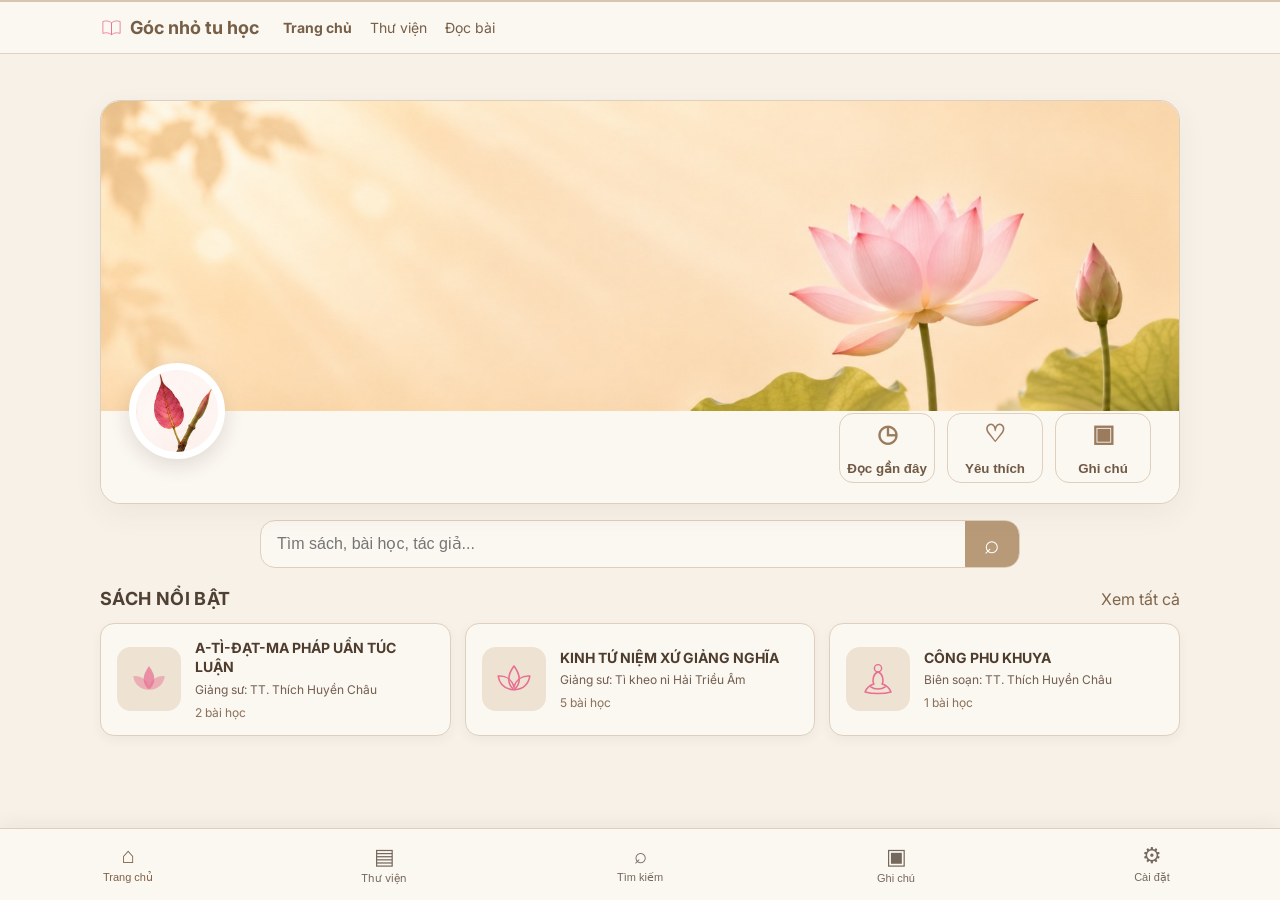
==== index.html @ c73f1060 "Add files via upload" ====
<!doctype html><html lang="vi"><head><meta charset="utf-8"><meta name="viewport" content="width=device-width,initial-scale=1"><meta http-equiv="Cache-Control" content="no-cache, no-store, must-revalidate"><title>Góc nhỏ tu học</title><link rel="stylesheet" href="style.css?v=24.2.15"><link rel="manifest" href="manifest.webmanifest?v=24.2.15"><meta name="theme-color" content="#c8b092"><meta name="apple-mobile-web-app-capable" content="yes"><meta name="apple-mobile-web-app-title" content="Góc nhỏ tu học"><link rel="apple-touch-icon" sizes="180x180" href="icon-180.png?v=24.2.15"></head><body class="theme-paper v24-app">
<header class="site-header v24-top"><nav class="nav"><a class="brand v24-brand" href="index.html?v=24.2.15"><img src="app-icon-hinh-so-1.png" alt=""> <span>Góc nhỏ tu học</span></a><div class="nav-links"><a class="active" href="index.html?v=24.2.15">Trang chủ</a><a href="library.html?v=24.2.15">Thư viện</a><a href="reader.html?v=24.2.15">Đọc bài</a></div></nav></header>
<main class="container v24-home">
<section class="v24-profile-card"><div id="homeCover" class="v24-cover"></div><div class="v24-profile-row"><div class="v24-avatar"><img src="app-icon-hinh-so-1.png" alt="Góc nhỏ tu học"></div><div class="v24-quick"><button data-v24-view="recent"><span>◷</span>Đọc gần đây</button><button data-v24-view="favorites"><span>♡</span>Yêu thích</button><button data-v24-view="notes"><span>▣</span>Ghi chú</button></div></div></section>
<section class="v24-search"><input id="v24Search" type="search" placeholder="Tìm sách, bài học, tác giả..."><button id="v24SearchBtn" aria-label="Tìm kiếm">⌕</button></section>
<section id="v24ViewHome" class="v24-view active"><div class="v24-section-head"><h2>Sách nổi bật</h2><a href="library.html?v=24.2.15">Xem tất cả</a></div><div id="featuredBooks" class="v24-book-grid"></div><div id="bookEmpty" class="empty-state" hidden>Không tìm thấy đầu sách phù hợp.</div></section>
<section id="v24ViewRecent" class="v24-view"><div class="v24-section-head"><h2>Đọc gần đây</h2></div><div id="v24RecentList" class="v24-list"></div></section>
<section id="v24ViewFavorites" class="v24-view"><div class="v24-section-head"><h2>Yêu thích</h2></div><div id="v24FavoriteList" class="v24-list"></div></section>
<section id="v24ViewNotes" class="v24-view"><div class="v24-section-head"><h2>Ghi chú</h2></div><div id="v24NotesList" class="v24-list"></div></section>
<section id="v24ViewSearch" class="v24-view"><div class="v24-section-head"><h2>Kết quả tìm kiếm</h2></div><div id="v24SearchResults" class="v24-list"></div></section>
<section id="v24ViewSettings" class="v24-view"><div class="v24-section-head"><h2>Cài đặt</h2></div><div class="v24-settings-card"><h3>Font khi đọc</h3><div class="v24-choice-row"><button data-v24-font="palatino">Palatino</button><button data-v24-font="merriweather">Merriweather</button><button data-v24-font="be">Be Vietnam Pro</button></div><h3>Cỡ chữ</h3><div class="v24-choice-row"><button id="v24Smaller">A−</button><span id="v24SizeLabel">20px</span><button id="v24Larger">A+</button></div><h3>Màu trang đọc</h3><div class="v24-choice-row"><button data-v24-reader-theme="paper">Giấy</button><button data-v24-reader-theme="white">Trắng</button><button data-v24-reader-theme="sepia">Sepia</button><button data-v24-reader-theme="dark">Tối</button></div><div class="v24-settings-actions"><button id="v24SettingsCancel" type="button">Hủy</button><button id="v24SettingsOk" type="button" class="primary">OK</button></div></div></section>
</main>
<nav class="v24-bottom-nav" aria-label="Điều hướng ứng dụng"><button data-v24-view="home" class="active"><span>⌂</span>Trang chủ</button><a href="library.html?v=24.2.15"><span>▤</span>Thư viện</a><button data-v24-view="search"><span>⌕</span>Tìm kiếm</button><button data-v24-view="notes"><span>▣</span>Ghi chú</button><button data-v24-view="settings"><span>⚙</span>Cài đặt</button></nav>
<script src="book-icons.js?v=24.2.15"></script><script src="catalog.js?v=24.2.15"></script><script src="data.js?v=24.2.15"></script><script src="app.js?v=24.2.15"></script><script src="pwa.js?v=24.2.15"></script></body></html>
---- style.css ----
@import url('https://fonts.googleapis.com/css2?family=Be+Vietnam+Pro:wght@400;500;600;700&family=Inter:wght@400;500;600;700&family=Merriweather:wght@400;700&display=swap');

:root{
  --ui-font: Inter, "Be Vietnam Pro", Arial, sans-serif;
  --reader-font: "Palatino Linotype", Palatino, "Book Antiqua", Georgia, serif;
  --bg:#f5f1e8; --paper:#fffdf8; --text:#252525; --muted:#6f6b64;
  --line:#e7e1d6; --accent:#8a6a3f; --card:#ffffff;
}
*{box-sizing:border-box}
html{scroll-behavior:smooth}
body{margin:0;background:var(--bg);color:var(--text);font-family:var(--ui-font)}
a{color:inherit;text-decoration:none}
.site-header{position:sticky;top:0;z-index:20;background:rgba(255,253,248,.93);backdrop-filter:blur(12px);border-bottom:1px solid var(--line)}
.nav{max-width:1120px;margin:auto;padding:14px 20px;display:flex;align-items:center;gap:24px}
.brand{font-weight:700;font-size:18px;color:#5b4528}
.nav-links{display:flex;gap:18px;font-size:14px;color:#4d4943}
.nav-links a.active{font-weight:700;color:#8a6a3f}
.container{max-width:1120px;margin:0 auto;padding:28px 20px 60px}
.hero{padding:52px 0 36px;text-align:center}
.hero h1{font-size:clamp(30px,5vw,50px);margin:0 0 14px;color:#473820}
.hero p{max-width:650px;margin:0 auto;color:var(--muted);line-height:1.7}
.search-box{max-width:700px;margin:28px auto 0;display:flex;background:#fff;border:1px solid var(--line);border-radius:14px;overflow:hidden;box-shadow:0 8px 30px rgba(64,47,20,.06)}
.search-box input{flex:1;border:0;padding:16px;font:inherit;outline:0}
.search-box button{border:0;background:#6e5431;color:#fff;padding:0 22px;font:inherit;font-weight:600;cursor:pointer}
.section-title{display:flex;justify-content:space-between;align-items:end;margin:32px 0 16px}
.section-title h2{margin:0;font-size:22px}.section-title span{font-size:13px;color:var(--muted)}
.grid{display:grid;grid-template-columns:repeat(3,1fr);gap:18px}
.card{background:var(--card);border:1px solid var(--line);border-radius:16px;padding:20px;box-shadow:0 8px 20px rgba(64,47,20,.04)}
.card .icon{font-size:28px}.card h3{margin:12px 0 8px;font-size:18px}.card p{margin:0;color:var(--muted);font-size:14px;line-height:1.6}
.list{display:grid;gap:10px}
.lesson{display:flex;align-items:center;justify-content:space-between;background:#fff;border:1px solid var(--line);border-radius:12px;padding:15px 16px}
.lesson .meta{display:flex;gap:12px;align-items:center}.badge{font-size:12px;background:#f0eadf;color:#73592f;padding:5px 8px;border-radius:99px}
.lesson h3{font-size:15px;margin:0}.lesson p{font-size:12px;color:var(--muted);margin:4px 0 0}
.footer{border-top:1px solid var(--line);padding:22px 20px;color:var(--muted);font-size:13px;text-align:center}

.library-layout{display:grid;grid-template-columns:250px 1fr;gap:24px}
.sidebar{background:#fff;border:1px solid var(--line);border-radius:16px;padding:16px;height:max-content}
.sidebar h3{margin:4px 0 12px;font-size:15px}.sidebar a{display:block;padding:10px 8px;border-radius:8px;font-size:14px;color:#555}
.sidebar a:hover,.sidebar a.active{background:#f5f0e6;color:#6e5431;font-weight:600}
.results-head{display:flex;justify-content:space-between;align-items:center;margin-bottom:14px}
.results-head input{width:260px;max-width:55%;padding:10px 12px;border:1px solid var(--line);border-radius:9px;font:inherit}

.reader-shell{max-width:900px;margin:0 auto;padding:20px}
.reader-top{display:flex;align-items:center;justify-content:space-between;gap:10px;margin:12px 0 18px}
.back{font-size:14px;color:#6e5431;font-weight:600}
.reader-actions{display:flex;gap:8px}
.icon-btn{border:1px solid var(--line);background:#fff;border-radius:10px;padding:9px 11px;cursor:pointer;font:inherit}
.reader-paper{background:var(--paper);border:1px solid var(--line);border-radius:18px;padding:clamp(24px,5vw,64px);box-shadow:0 12px 45px rgba(54,40,17,.07)}
.reader-category{text-align:center;color:#8a6a3f;font-size:13px;font-weight:700;letter-spacing:.08em;text-transform:uppercase}
.reader-paper h1{text-align:center;font-family:var(--ui-font);font-size:clamp(28px,5vw,42px);line-height:1.25;margin:14px 0 10px;color:#3d2f1b}
.reader-paper .subtitle{text-align:center;color:var(--muted);font-size:14px;margin-bottom:38px}
.reader-content{font-family:var(--reader-font);font-size:20px;line-height:1.9}
.reader-content p{margin:0 0: 1em; margin-bottom:1em}
.settings{position:fixed;right:18px;bottom:18px;width:min(330px,calc(100vw - 36px));background:#fff;border:1px solid var(--line);border-radius:16px;padding:16px;box-shadow:0 18px 60px rgba(40,30,12,.2);display:none;z-index:30}
.settings.open{display:block}.settings h3{margin:0 0 12px;font-size:16px}.setting-row{margin:14px 0}.setting-row label{display:block;font-size:12px;color:var(--muted);margin-bottom:7px}.option-row{display:flex;gap:7px;flex-wrap:wrap}.option-row button{border:1px solid var(--line);background:#fff;padding:8px 10px;border-radius:9px;font:inherit;font-size:13px;cursor:pointer}.option-row button.active{border-color:#8a6a3f;background:#f7f0e3;color:#624a28;font-weight:600}
.theme-paper{--paper:#fffdf8;--bg:#f5f1e8;--text:#252525;--line:#e7e1d6}
.theme-white{--paper:#ffffff;--bg:#f5f5f5;--text:#222;--line:#e2e2e2}
.theme-sepia{--paper:#f3ead8;--bg:#e9ddc6;--text:#493c2c;--line:#d6c7ad}
.theme-dark{--paper:#202020;--bg:#141414;--text:#ededed;--muted:#aaa;--line:#333;--card:#242424}
.theme-dark .site-header,.theme-dark .sidebar,.theme-dark .card,.theme-dark .lesson,.theme-dark .settings,.theme-dark .icon-btn{background:#242424;color:#eee}
.theme-dark .reader-paper h1,.theme-dark .brand{color:#f2eadc}
.theme-dark .search-box,.theme-dark .search-box input{background:#242424;color:#eee}
.theme-dark .option-row button{background:#2a2a2a;color:#eee;border-color:#444}
@media(max-width:800px){.nav{padding:12px 14px}.nav-links{gap:12px;font-size:12px}.container{padding:20px 14px 50px}.grid{grid-template-columns:1fr}.library-layout{grid-template-columns:1fr}.sidebar{display:none}.results-head input{max-width:60%;width:220px}.reader-shell{padding:10px}.reader-paper{border-radius:14px;padding:26px 18px}.reader-content{font-size:19px;line-height:1.85}.reader-top{position:sticky;top:56px;z-index:10;padding:8px 0;background:var(--bg)}}


/* ===== V2 Reading progress + Highlight ===== */
.progress-info{
  display:flex;align-items:center;gap:10px;margin:4px 0 16px;
  font-family:var(--ui-font);font-size:12px;color:var(--muted)
}
.progress-track{height:6px;flex:1;background:rgba(138,106,63,.16);border-radius:999px;overflow:hidden}
.progress-track #readingProgressBar{height:100%;width:0;background:#8a6a3f;border-radius:999px;transition:width .15s ease}
.highlight-toolbar{
  display:none;position:fixed;left:50%;bottom:18px;transform:translateX(-50%);
  z-index:80;background:#fff;border:1px solid var(--line);border-radius:14px;
  padding:9px 10px;box-shadow:0 14px 40px rgba(0,0,0,.18);gap:7px;align-items:center;
  font-family:var(--ui-font);white-space:nowrap
}
.highlight-toolbar.show{display:flex}
.highlight-toolbar button{
  border:1px solid var(--line);background:#fff;border-radius:8px;padding:7px 9px;
  cursor:pointer;font-family:inherit;font-size:12px
}
.highlight-toolbar button[data-highlight="yellow"]{background:#fff2a6}
.highlight-toolbar button[data-highlight="green"]{background:#c9efcf}
.highlight-toolbar button[data-highlight="pink"]{background:#ffd1dd}
mark.user-highlight{padding:0 .04em;border-radius:2px}
mark.user-highlight.yellow{background:#fff09c}
mark.user-highlight.green{background:#c1ebc8}
mark.user-highlight.pink{background:#ffc9d8}

.resume-modal{
  display:none;position:fixed;inset:0;background:rgba(0,0,0,.45);z-index:100;
  align-items:center;justify-content:center;padding:20px
}
.resume-modal.show{display:flex}
.resume-card{
  width:min(390px,100%);background:#fff;color:#222;border-radius:20px;padding:28px;
  text-align:center;box-shadow:0 22px 70px rgba(0,0,0,.28);font-family:var(--ui-font)
}
.resume-icon{font-size:34px}
.resume-card h2{margin:8px 0 8px}
.resume-card p{margin:0;color:#666;line-height:1.6}
.resume-actions{display:flex;gap:10px;margin-top:20px}
.resume-actions button{
  flex:1;border:1px solid #ddd;background:#fff;border-radius:10px;padding:11px;
  cursor:pointer;font-family:inherit
}
.resume-actions .resume-primary{background:#6e5431;color:#fff;border-color:#6e5431}
@media(max-width:700px){
  .highlight-toolbar{max-width:calc(100vw - 20px);gap:5px;padding:8px}
  .highlight-toolbar span{display:none}
  .reader-actions{gap:5px}
  .reader-actions .icon-btn{font-size:12px;padding:8px}
}

/* V3 demo refinements */
.reader-content p{
  text-align:justify;
  text-justify:inter-word;
  hyphens:auto;
}
.reader-content a{
  color:#76562e;
  text-decoration:underline;
  text-underline-offset:3px;
  overflow-wrap:anywhere;
}
.highlight-toolbar{
  position:fixed;
  left:0;
  top:0;
  bottom:auto;
  transform:none;
  z-index:120;
}
.link-demo-box{
  max-width:760px;
  margin:34px auto;
  padding:18px;
  border:1px solid var(--line);
  border-radius:14px;
  background:rgba(255,255,255,.35);
  font-family:var(--ui-font);
}
.link-demo-box h3{margin:0 0 10px;font-size:16px}
.youtube-card{margin-top:14px}
.youtube-placeholder{
  aspect-ratio:16/9;
  background:#181818;
  color:white;
  border-radius:12px;
  display:flex;
  align-items:center;
  justify-content:center;
  gap:14px;
  padding:22px;
  text-align:left;
}
.yt-play{
  width:58px;height:42px;border-radius:12px;background:#e62117;
  display:flex;align-items:center;justify-content:center;font-size:21px;flex:0 0 auto
}
.youtube-placeholder small{opacity:.8;line-height:1.5}
.youtube-external{
  display:inline-block;margin-top:8px;font-size:13px;color:#76562e;
  text-decoration:none;border-bottom:1px solid currentColor
}
@media(max-width:600px){
  .reader-content p{text-align:justify}
  .youtube-placeholder{padding:16px;gap:10px}
  .yt-play{width:48px;height:36px}
}

/* V4 real YouTube embed */
.youtube-embed-wrap{
  width:100%;
  aspect-ratio:16/9;
  background:#111;
  border-radius:12px;
  overflow:hidden;
}
.youtube-embed-wrap iframe{
  width:100%;
  height:100%;
  border:0;
  display:block;
}
.youtube-inline-card{
  margin:18px 0 24px;
}
.youtube-inline-card .youtube-external{
  font-family:var(--ui-font);
}

/* ===== Official V1 polish ===== */
.reader-utility{
  display:flex;gap:8px;justify-content:flex-end;margin:-4px 0 14px;
  font-family:var(--ui-font)
}
.reader-utility button{
  border:1px solid var(--line);background:transparent;border-radius:9px;
  padding:7px 10px;cursor:pointer;color:inherit;font:inherit;font-size:12px
}
.highlights-drawer{
  position:fixed;top:0;right:-390px;width:min(380px,92vw);height:100vh;
  background:var(--paper,#fff);z-index:150;border-left:1px solid var(--line);
  box-shadow:-10px 0 40px rgba(0,0,0,.12);transition:right .25s ease;
  padding:18px;overflow:auto;color:inherit
}
.highlights-drawer.open{right:0}
.drawer-head{display:flex;align-items:center;justify-content:space-between;font-family:var(--ui-font);margin-bottom:14px}
.drawer-head button{border:0;background:transparent;font-size:18px;cursor:pointer;color:inherit}
.highlight-list{display:grid;gap:10px}
.highlight-list .saved-highlight{
  border:1px solid var(--line);border-radius:10px;padding:10px 12px;
  font-size:14px;line-height:1.55;cursor:pointer;background:rgba(255,255,255,.35)
}
.saved-highlight.yellow{box-shadow:inset 4px 0 #e9cf4c}
.saved-highlight.green{box-shadow:inset 4px 0 #75bc81}
.saved-highlight.pink{box-shadow:inset 4px 0 #df89a3}
.saved-highlight small{display:block;opacity:.65;margin-top:5px;font-family:var(--ui-font)}
.youtube-inline-card{margin:18px 0 26px}
.youtube-embed-wrap{position:relative}
.youtube-embed-wrap::after{
  content:"";position:absolute;inset:0;pointer-events:none;border-radius:12px;
  box-shadow:inset 0 0 0 1px rgba(255,255,255,.08)
}
@media(max-width:700px){
  .reader-utility{justify-content:space-between}
  .reader-utility button{flex:1}
}

/* ===== V13: LẬT TRANG - xây lại sạch, 1 trang / 1 màn hình ===== */

.page-mode-toggle[aria-pressed="true"]{
  background:rgba(118,86,46,.10);
  border-color:rgba(118,86,46,.38);
  font-weight:600;
}

.page-turn-controls{
  display:flex;
  align-items:center;
  justify-content:center;
  gap:12px;
  margin:7px auto 0;
  font-family:var(--ui-font);
  user-select:none;
}
.page-turn-controls[hidden]{display:none!important}
.page-turn-controls button{
  width:42px;
  height:42px;
  border-radius:50%;
  border:1px solid var(--line);
  background:var(--paper);
  color:inherit;
  font-size:27px;
  line-height:1;
  cursor:pointer;
}
.page-turn-controls button:disabled{opacity:.3;cursor:default}
.page-turn-status{min-width:150px;text-align:center;display:grid;gap:1px}
.page-turn-status span{font-size:13px;font-weight:600}
.page-turn-status small{font-size:10px;opacity:.6}

/* Page shell: centered, balanced left/right */
body.page-mode .reader-shell{
  width:min(920px, calc(100% - 28px));
  margin:0 auto;
  padding-top:5px;
}
body.page-mode .reader-paper{
  width:100%;
  max-width:880px;
  margin:0 auto;
  padding:18px 26px 12px;
  overflow:hidden;
  box-sizing:border-box;
  border:1px solid var(--line);
  box-shadow:0 8px 28px rgba(54,40,17,.05);
}

/* Compact only; keep all controls visible */
body.page-mode .reader-top{
  position:static;
  min-height:36px;
  margin:3px 0 3px;
  padding:2px 0;
}
body.page-mode .reader-top .back{font-size:13px}
body.page-mode .reader-top .icon-btn{
  min-height:34px;
  padding:5px 9px;
}
body.page-mode .progress-info{
  margin:2px 0 4px;
  gap:8px;
}
body.page-mode .progress-track{height:5px}
body.page-mode .reader-utility{
  margin:3px 0 6px;
  gap:6px;
}
body.page-mode .reader-utility button{
  min-height:32px;
  padding:5px 9px;
  font-size:12px;
  border-radius:9px;
}

/* The lesson itself becomes horizontal CSS columns.
   JS sets --book-page-width to exactly the visible content width. */
body.page-mode .reader-content{
  --book-page-width: 760px;
  width:100%;
  max-width:none;
  height:calc(100vh - 215px);
  min-height:480px;

  column-count:auto;
  column-width:var(--book-page-width);
  column-gap:var(--book-page-gap, 36px);
  column-fill:auto;
  column-rule:none;

  overflow-x:auto;
  overflow-y:hidden;
  box-sizing:border-box;
  padding:0;
  margin:0;
  border:0;
  outline:0;
  box-shadow:none;
  border-radius:0;

  scrollbar-width:none;
  -ms-overflow-style:none;
  -webkit-overflow-scrolling:touch;
  touch-action:pan-y pinch-zoom;
  scroll-behavior:auto;
}
body.page-mode .reader-content::-webkit-scrollbar{display:none}

/* Comfortable inner margin INSIDE each page.
   Do not use margin on every paragraph because that changes column geometry. */
body.page-mode .reader-content > *{
  box-sizing:border-box;
  padding-left:26px;
  padding-right:26px;
}

/* Paragraphs may split naturally between pages, like an ebook. */
body.page-mode .reader-content p{
  break-inside:auto;
  orphans:2;
  widows:2;
}

/* Title block is moved by JS into reader-content in page mode,
   therefore it naturally exists only on page 1. */
body.page-mode .reader-content > .reader-category{
  padding-top:8px;
  text-align:center;
  font-family:var(--ui-font);
  font-size:12px;
  font-weight:700;
  letter-spacing:.08em;
  text-transform:uppercase;
  color:#8a6a3f;
}
body.page-mode .reader-content > h1{
  text-align:center;
  font-family:var(--ui-font);
  font-size:24px!important;
  line-height:1.16!important;
  margin:8px 0 5px!important;
  color:#3d2f1b;
}
body.page-mode .reader-content > .subtitle{
  text-align:center;
  color:var(--muted);
  font-size:12px;
  margin:0 0 18px;
}

body.page-mode .youtube-inline-card{
  break-inside:avoid;
}

/* Normal reading: smaller lesson title as previously requested */
.reader-paper > h1{
  font-size:28px!important;
  line-height:1.18!important;
}

/* Mobile */
@media(max-width:700px){
  .reader-content{
    font-size:var(--reader-user-size,17px)!important;
    line-height:1.68!important;
  }

  body.page-mode .site-header .nav{
    min-height:43px;
    padding:6px 10px;
  }
  body.page-mode .brand{font-size:16px}
  body.page-mode .nav-links{gap:9px;font-size:11px}

  body.page-mode .reader-shell{
    width:calc(100% - 20px);
    padding:4px 0 10px;
  }

  body.page-mode .reader-top{
    min-height:34px;
    margin:1px 0 2px;
  }
  body.page-mode .reader-top .back{font-size:12px}
  body.page-mode .reader-top .icon-btn{
    min-height:32px;
    padding:4px 8px;
  }

  body.page-mode .reader-utility{
    display:grid;
    grid-template-columns:1fr 1fr;
    gap:4px;
    margin:2px 0 5px;
  }
  body.page-mode .reader-utility button{
    min-height:33px;
    padding:4px 6px;
    font-size:12px;
  }
  body.page-mode #clearProgress{grid-column:1 / -1}

  body.page-mode .reader-paper{
    padding:9px 0 7px;
    border-radius:14px;
  }

  body.page-mode .reader-content{
    height:calc(100svh - 250px);
    min-height:390px;
    font-size:var(--reader-user-size,17px)!important;
    line-height:1.62!important;
    --book-page-gap:20px;
  }
  body.page-mode .reader-content > *{
    padding-left:18px;
    padding-right:18px;
  }

  body.page-mode .reader-content > h1{
    font-size:20px!important;
    line-height:1.16!important;
  }
  body.page-mode .reader-content > .subtitle{
    margin-bottom:12px;
  }

  .page-turn-controls{
    margin-top:4px;
    gap:7px;
  }
  .page-turn-controls button{
    width:38px;
    height:38px;
    font-size:24px;
  }
  .page-turn-status{min-width:110px}
  .page-turn-status small{display:none}
}

/* Normal vertical mode title on phone */
@media(max-width:700px){
  .reader-paper > h1{
    font-size:20px!important;
    line-height:1.18!important;
    margin:8px 0 5px!important;
  }
}


/* ===== V18 Trích dẫn sách =====
   Dùng nút “❝ Trích dẫn” trong Admin để tạo <blockquote>.
*/
.reader-content blockquote{
  position:relative;
  margin:1.35em 0 1.55em;
  padding:1.05em 1.2em 1.05em 1.35em;
  border-left:4px solid #a88455;
  border-radius:0 12px 12px 0;
  background:rgba(168,132,85,.10);
  color:inherit;
  font-size:.96em;
  line-height:1.85;
  text-align:left;
  box-shadow:inset 0 0 0 1px rgba(168,132,85,.08);
  break-inside:auto;
}
.reader-content blockquote::before{
  content:"“";
  position:absolute;
  left:.28em;
  top:-.12em;
  font-family:Georgia,serif;
  font-size:2.1em;
  line-height:1;
  color:rgba(138,106,63,.35);
}
.reader-content blockquote p{
  margin:0 0 .72em;
}
.reader-content blockquote p:last-child{
  margin-bottom:0;
}
.theme-white .reader-content blockquote{
  background:#faf7f1;
}
.theme-sepia .reader-content blockquote{
  background:rgba(138,106,63,.09);
  border-left-color:#8a6a3f;
}
.theme-dark .reader-content blockquote{
  background:rgba(255,255,255,.055);
  border-left-color:#b99a70;
  box-shadow:inset 0 0 0 1px rgba(255,255,255,.05);
}
.theme-dark .reader-content blockquote::before{
  color:rgba(231,211,181,.38);
}

/* Trong chế độ lật trang, cho phép trích dẫn chảy tự nhiên qua trang
   nhưng không bị dính sát mép cột. */
body.page-mode .reader-content blockquote{
  margin-top:.85em;
  margin-bottom:1em;
  padding:.8em 1em .8em 1.15em;
  border-radius:0 9px 9px 0;
  font-size:.95em;
  line-height:1.72;
}
@media(max-width:800px){
  .reader-content blockquote{
    margin:1.15em 0 1.35em;
    padding:.9em .95em .9em 1.15em;
    border-left-width:3px;
    border-radius:0 10px 10px 0;
    font-size:.95em;
    line-height:1.78;
  }
  .reader-content blockquote::before{
    left:.22em;
    top:-.08em;
    font-size:1.8em;
  }
}



/* ===== V18 Footer dùng chung ===== */
.site-footer{
  margin-top:48px;
  padding:26px 18px 30px;
  border-top:1px solid rgba(110,82,50,.16);
  background:rgba(255,255,255,.34);
  text-align:center;
  color:inherit;
}
.site-footer-inner{
  max-width:860px;
  margin:0 auto;
}
.site-footer-title{
  margin:0 0 6px;
  font-weight:700;
  font-size:1.05rem;
}
.site-footer-text{
  margin:0 auto;
  max-width:680px;
  opacity:.78;
  line-height:1.65;
  white-space:pre-line;
}
.site-footer-links{
  margin-top:12px;
  display:flex;
  gap:14px;
  justify-content:center;
  flex-wrap:wrap;
}
.site-footer-links a{
  color:inherit;
  text-decoration:none;
  border-bottom:1px dotted currentColor;
}
.site-footer-copy{
  margin-top:12px;
  font-size:.86rem;
  opacity:.56;
}
.theme-dark .site-footer{
  background:rgba(255,255,255,.025);
  border-top-color:rgba(255,255,255,.09);
}
@media(max-width:700px){
  .site-footer{
    margin-top:34px;
    padding:22px 14px 26px;
  }
  .site-footer-title{font-size:1rem}
  .site-footer-text{font-size:.94rem}
}

/* Reader: footer chỉ xuất hiện ở cuối nội dung bài */
.reader-content .reader-end-footer{
  margin-top:2.4em;
  padding-top:1.5em;
  border-top:1px solid rgba(110,82,50,.16);
  text-align:center;
}
.reader-end-footer .site-footer{
  margin:0;
  padding:18px 8px 12px;
  border:0;
  background:transparent;
}
body.page-mode .reader-content .reader-end-footer{
  break-before:auto;
  break-inside:avoid;
  margin-top:1.5em;
}


/* ===== V18F2 FIX: trích dẫn không rộng hơn nội dung ===== */
.reader-content blockquote{
  width:100% !important;
  max-width:100% !important;
  box-sizing:border-box !important;
  margin-left:0 !important;
  margin-right:0 !important;
}
body.page-mode .reader-content blockquote{
  width:100% !important;
  max-width:100% !important;
  box-sizing:border-box !important;
  margin-left:0 !important;
  margin-right:0 !important;
}
@media(max-width:800px){
  .reader-content blockquote{
    width:100% !important;
    max-width:100% !important;
    box-sizing:border-box !important;
    margin-left:0 !important;
    margin-right:0 !important;
  }
}



/* ===== V19 Home: Đầu sách ===== */
.home-v19 .hero{max-width:820px;margin:56px auto 58px;text-align:center}
.home-v19 .hero h1{font-size:48px;margin:0 0 12px;color:#4d3a22}
.home-v19 .hero p{max-width:720px;margin:0 auto;color:var(--muted);line-height:1.7}
.home-v19 .searchbar{margin:28px auto 0;display:flex;max-width:700px}
.home-v19 .searchbar input{flex:1;min-width:0;padding:15px 18px;border:1px solid #e2d6c5;border-radius:14px 0 0 14px;background:#fff;font:inherit}
.home-v19 .searchbar button{padding:0 24px;border:0;border-radius:0 14px 14px 0;background:#7b5b31;color:#fff;font-weight:700;cursor:pointer}

.book-section{max-width:1080px;margin:0 auto 52px}
.book-section .section-title{display:flex;align-items:center;justify-content:space-between;gap:12px;margin-bottom:16px}
.book-section .section-title h2{margin:0;font-size:26px}
.book-section .section-title a{color:#8a6a3f;text-decoration:none;font-size:14px}
.book-grid{display:grid;grid-template-columns:repeat(2,minmax(0,1fr));gap:18px}
.book-card{display:grid;grid-template-columns:auto 1fr auto;gap:16px;align-items:center;padding:22px;border:1px solid #e5d9c8;border-radius:18px;background:rgba(255,255,255,.72);color:inherit;text-decoration:none;box-shadow:0 8px 22px rgba(83,58,29,.045);transition:.18s ease}
.book-card:hover{transform:translateY(-2px);box-shadow:0 12px 28px rgba(83,58,29,.08)}
.book-icon{font-size:30px}
.book-card h3{margin:0 0 8px;font-size:19px;line-height:1.4}
.book-card p{margin:0;color:var(--muted);font-size:14px;line-height:1.55}
.book-stats{margin-top:10px;color:#8a6a3f;font-size:13px;font-weight:600}
.book-arrow{font-size:21px;color:#8a6a3f}
.empty-state{text-align:center;padding:32px;color:var(--muted)}

/* ===== V19 Library: Sách > Chương > Bài ===== */
.library-v19{max-width:1080px;margin:38px auto 60px}
.library-v19 .results-head{display:flex;justify-content:space-between;gap:20px;align-items:end;margin-bottom:24px}
.library-v19 .results-head h1{margin:0 0 5px;font-size:30px}
.library-v19 .results-head p{margin:0;color:var(--muted)}
.library-v19 .results-head input{width:min(390px,100%);padding:12px 14px;border:1px solid #dfd2bf;border-radius:12px;background:#fff;font:inherit}
.library-books{display:grid;gap:24px}
.library-book{border:1px solid #e3d7c6;border-radius:18px;background:rgba(255,255,255,.66);overflow:hidden}
.library-book-head{display:flex;gap:16px;padding:22px 24px;border-bottom:1px solid #eadfce}
.library-book-head .eyebrow{text-transform:uppercase;letter-spacing:.08em;color:#9a7650;font-size:11px;font-weight:700}
.library-book-head h2{margin:4px 0 6px;font-size:23px;line-height:1.35}
.library-book-head p{margin:0;color:var(--muted);font-size:14px}
.chapter-block{padding:20px 24px 24px}
.chapter-block + .chapter-block{border-top:1px solid #eadfce}
.chapter-title{margin:0 0 12px;color:#6d512d;font-size:17px}
.chapter-lessons{display:grid;gap:10px}
.lesson-v19{margin:0}
.lesson-v19 h4{margin:0 0 4px;font-size:16px}
.lesson-v19 p{margin:0;font-size:13px;color:var(--muted)}
.lesson-v19 .badge{min-width:28px;text-align:center}

@media(max-width:760px){
  .home-v19 .hero{margin:34px auto 38px}
  .home-v19 .hero h1{font-size:36px}
  .home-v19 .searchbar{margin-top:20px}
  .home-v19 .searchbar button{padding:0 16px}
  .book-grid{grid-template-columns:1fr}
  .book-card{padding:17px;grid-template-columns:auto 1fr auto}
  .book-card h3{font-size:17px}
  .library-v19{margin-top:24px}
  .library-v19 .results-head{display:grid;align-items:stretch}
  .library-v19 .results-head input{width:100%;box-sizing:border-box}
  .library-book-head{padding:18px}
  .chapter-block{padding:17px 18px 20px}
}


/* ===== V19F1 Reader footer: chỉ tên bài ===== */
.reader-content .reader-end-footer{
  margin-top:2em;
  padding-top:1em;
  border-top:1px solid rgba(110,82,50,.14);
  text-align:center;
}
.reader-title-footer{
  padding:8px 6px 4px;
  text-align:center;
  font-size:.88rem;
  font-weight:600;
  letter-spacing:.01em;
  color:inherit;
  opacity:.72;
}
body.page-mode .reader-content .reader-end-footer{
  margin-top:1.25em;
  padding-top:.75em;
  break-inside:avoid;
}
body.page-mode .reader-title-footer{
  padding:4px 4px 2px;
}
@media(max-width:700px){
  .reader-title-footer{
    font-size:.82rem;
  }
}

/* V22.6: hiển thị Mục con thụt vào trong Thư viện */
.chapter-lessons .lesson.toc-level-3{margin-left:28px;width:calc(100% - 28px);}
.chapter-lessons .lesson.toc-level-3 h4{font-size:.96em;}
@media (max-width:640px){
  .chapter-lessons .lesson.toc-level-3{margin-left:16px;width:calc(100% - 16px);}
}

.pwa-install-wrap{display:flex;gap:10px;align-items:center;flex-wrap:wrap;margin-top:16px}.pwa-install-btn{border:1px solid var(--border);border-radius:12px;padding:11px 15px;background:var(--paper);color:var(--text);font-weight:700}@media(display-mode:standalone){.pwa-install-wrap{display:none}}


/* ===== V23.2: Reader font/size + settings OK ===== */
.reader-content{
  font-family:var(--reader-user-font, "Palatino Linotype", Palatino, "Book Antiqua", Georgia, serif)!important;
  font-size:var(--reader-user-size,20px)!important;
}
.reader-content :where(p,div,span,li,ul,ol,blockquote,a,strong,em,b,i,u){
  font-family:inherit!important;
}
.reader-content :where(p,span,div,li,a,strong,em,b,i,u){
  font-size:inherit!important;
}
.reader-content h2{font-family:inherit!important;font-size:1.35em!important}
.reader-content h3{font-family:inherit!important;font-size:1.16em!important}

.settings-actions{
  position:sticky;
  bottom:0;
  margin:18px -2px -2px;
  padding:12px 2px 2px;
  background:inherit;
}
.settings-ok{
  width:100%;
  min-height:48px;
  border:0;
  border-radius:12px;
  font-size:17px;
  font-weight:700;
  cursor:pointer;
}


/* ===== V23.3: bút đánh dấu cố định trên Reader ===== */
.highlight-pen-btn{
  position:fixed;
  right:14px;
  bottom:calc(92px + env(safe-area-inset-bottom));
  z-index:99998;
  width:48px;
  height:48px;
  display:flex;
  align-items:center;
  justify-content:center;
  border-radius:50%;
  border:1px solid rgba(90,70,45,.22);
  background:var(--paper,#fffdf8);
  color:var(--text,#4a3c2d);
  font-size:23px;
  line-height:1;
  box-shadow:0 6px 20px rgba(0,0,0,.16);
  cursor:pointer;
  -webkit-tap-highlight-color:transparent;
}
.highlight-pen-btn:active{transform:scale(.96)}
.goc-highlight-menu-v3{
  max-width:calc(100vw - 24px);
}
@media (max-width:640px){
  .highlight-pen-btn{
    right:12px;
    bottom:calc(86px + env(safe-area-inset-bottom));
  }
}


/* ===== V23.5: biểu tượng đầu sách + điều hướng bài ===== */
.gntt-book-icon-svg{width:100%;height:100%;display:block}
.book-icon{width:54px;height:54px;display:flex;align-items:center;justify-content:center;color:#8a6338;flex:0 0 54px}
.book-icon .gntt-book-icon-svg{width:48px;height:48px}
.lesson-bottom-nav{
  display:grid;grid-template-columns:minmax(0,1fr) 58px minmax(0,1fr);align-items:center;gap:10px;
  margin:18px auto 4px;padding:10px 0;max-width:760px;border-top:1px solid var(--border,#ded3c4);
}
.lesson-nav-btn,.lesson-home-btn{
  min-height:44px;border:1px solid var(--border,#ded3c4);border-radius:12px;background:var(--paper,#fffdf8);color:var(--text,#4a3c2d);
  font:inherit;font-weight:700;text-decoration:none;display:flex;align-items:center;justify-content:center;cursor:pointer;
}
.lesson-nav-btn:first-child{justify-self:start;padding:0 14px}.lesson-nav-btn:last-child{justify-self:end;padding:0 14px}
.lesson-home-btn{width:48px;height:48px;min-height:48px;justify-self:center;font-size:28px;line-height:1;padding-bottom:3px}
.lesson-nav-btn:disabled{opacity:.34;cursor:default}
@media(max-width:640px){
  .lesson-bottom-nav{grid-template-columns:1fr 52px 1fr;gap:7px;margin-top:14px}
  .lesson-nav-btn{font-size:13px;padding:0 9px!important;white-space:nowrap}
  .lesson-home-btn{width:46px;height:46px;min-height:46px;font-size:27px}
}

/* V23.6 - biểu tượng thương hiệu chọn từ Admin */
.brand{display:inline-flex;align-items:center;gap:7px}
.site-brand-icon{width:23px;height:23px;display:inline-flex;align-items:center;justify-content:center;color:#8a6338;flex:0 0 23px}
.site-brand-icon svg{width:100%;height:100%;display:block}


/* ===== V23.7 Cover + 3 accent themes + book covers ===== */
body.accent-brown{--accent-ui:#8a6a3f;--accent-soft:#f3eadc;--accent-line:#dfcdb5}
body.accent-pink{--accent-ui:#d96f91;--accent-soft:#fff0f4;--accent-line:#f1c4d2}
body.accent-green{--accent-ui:#76a653;--accent-soft:#f0f7e8;--accent-line:#cfe0bc}
body[class*="accent-"] .brand,body[class*="accent-"] .nav-links a.active,body[class*="accent-"] .section-title a{color:var(--accent-ui)}
body[class*="accent-"] .pwa-install-btn,body[class*="accent-"] .searchbar button{background:var(--accent-ui)}
body[class*="accent-"] .book-card{border-color:var(--accent-line)}
.profile-home{margin:18px 0 0;border-radius:22px;background:#fff;box-shadow:0 8px 28px rgba(70,50,30,.06);overflow:hidden;border:1px solid var(--line)}
.home-cover{height:270px;background-position:center;background-size:cover;background-repeat:no-repeat;background-color:var(--accent-soft,#f3eadc)}
.home-cover.default-cover{background:linear-gradient(120deg,var(--accent-soft,#f3eadc),#fff8f2)}
.profile-identity{display:flex;align-items:flex-end;gap:18px;padding:0 28px 24px;margin-top:-44px;position:relative}
.profile-logo{width:96px;height:96px;border-radius:50%;background:#fff;border:5px solid #fff;box-shadow:0 5px 18px rgba(60,40,20,.13);display:grid;place-items:center;color:var(--accent-ui,#8a6a3f)}
.profile-logo-icon{font-size:46px}.profile-identity h1{margin:0 0 5px;font-size:30px;color:#4d3a22}.profile-identity p{margin:0;color:var(--muted)}
.home-v19 .home-tools{margin:12px auto 38px;padding:12px 0 0}.home-v19 .home-tools h1,.home-v19 .home-tools>p{display:none}
.book-card.has-book-cover{grid-template-columns:82px 1fr auto}.book-cover-thumb{width:72px;height:100px;border-radius:8px;overflow:hidden;box-shadow:0 4px 12px rgba(60,40,20,.13);background:#eee}.book-cover-thumb img,.library-book-cover img{width:100%;height:100%;object-fit:cover;display:block}
.library-book-cover{width:82px;height:116px;border-radius:8px;overflow:hidden;flex:0 0 auto;box-shadow:0 4px 12px rgba(60,40,20,.13)}
@media(max-width:640px){.home-cover{height:165px}.profile-identity{padding:0 16px 18px;margin-top:-34px;gap:12px}.profile-logo{width:72px;height:72px}.profile-logo-icon{font-size:34px}.profile-identity h1{font-size:22px}.profile-identity p{font-size:12px}.book-card.has-book-cover{grid-template-columns:62px 1fr auto}.book-cover-thumb{width:56px;height:78px}.library-book-cover{width:62px;height:88px}}


/* ===== V23.8: Ghi chú riêng cho từng bài ===== */
.lesson-notes-drawer{position:fixed;inset:0;z-index:100020;background:rgba(38,28,18,.28);display:flex;justify-content:flex-end;align-items:stretch;opacity:0;pointer-events:none;transition:opacity .18s ease}
.lesson-notes-drawer.open{opacity:1;pointer-events:auto}
.lesson-notes-drawer>.drawer-head,.lesson-notes-drawer>.lesson-notes-body{position:absolute;right:0;width:min(520px,100vw);background:var(--paper,#fffdf8)}
.lesson-notes-drawer>.drawer-head{top:0;height:82px;padding:18px 18px 12px;border-bottom:1px solid var(--border,#ded3c4);display:flex;align-items:flex-start;justify-content:space-between;gap:12px;transform:translateX(100%);transition:transform .22s ease}
.lesson-notes-drawer>.drawer-head>div{min-width:0;display:grid;gap:4px}.lesson-notes-drawer>.drawer-head strong{font-size:18px}.lesson-notes-drawer>.drawer-head small{font-size:12px;color:var(--muted,#7a6c5c);white-space:nowrap;overflow:hidden;text-overflow:ellipsis;max-width:420px}.lesson-notes-drawer>.drawer-head button{border:0;background:transparent;font-size:22px;cursor:pointer;color:inherit;padding:2px 6px}
.lesson-notes-drawer>.lesson-notes-body{top:82px;bottom:0;padding:16px 18px calc(18px + env(safe-area-inset-bottom));transform:translateX(100%);transition:transform .22s ease;display:flex;flex-direction:column;gap:10px}
.lesson-notes-drawer.open>.drawer-head,.lesson-notes-drawer.open>.lesson-notes-body{transform:translateX(0)}
#lessonNotesText{width:100%;min-height:300px;flex:1;resize:none;border:1px solid var(--border,#ded3c4);border-radius:14px;background:#fff;color:#3f3429;padding:14px 15px;font:17px/1.65 "Palatino Linotype",Palatino,Georgia,serif;outline:none;box-sizing:border-box}
#lessonNotesText:focus{border-color:var(--accent-ui,#8a6a3f);box-shadow:0 0 0 3px rgba(138,106,63,.12)}
.lesson-notes-status{min-height:20px;font-size:12px;color:var(--muted,#7a6c5c)}.lesson-notes-actions{display:flex;gap:8px;flex-wrap:wrap}.lesson-notes-actions button{min-height:42px;border:1px solid var(--border,#ded3c4);border-radius:11px;background:var(--paper,#fffdf8);color:inherit;padding:0 12px;font:inherit;font-weight:700;cursor:pointer}.lesson-notes-actions .primary{margin-left:auto;background:var(--accent-ui,#8a6a3f);border-color:var(--accent-ui,#8a6a3f);color:#fff;min-width:86px}.lesson-notes-help{font-size:12px;color:var(--muted,#7a6c5c);margin:2px 0 0}
@media(max-width:640px){.lesson-notes-drawer>.drawer-head{height:76px;padding:15px 14px 10px}.lesson-notes-drawer>.lesson-notes-body{top:76px;padding:12px 14px calc(14px + env(safe-area-inset-bottom))}#lessonNotesText{font-size:16px;min-height:220px}.lesson-notes-actions{display:grid;grid-template-columns:1fr 1fr}.lesson-notes-actions .primary{grid-column:1/-1;margin-left:0}}

/* ===== V24 APP HOME ===== */
body.v24-app{padding-bottom:84px;background:#f8f4ec}.v24-top{border-top:2px solid #efc1cd}.v24-brand img{width:28px;height:28px}.v24-profile-card{margin:18px 0 16px;border:1px solid #eadfd2;border-radius:20px;overflow:hidden;background:#fff;box-shadow:0 10px 30px rgba(84,61,38,.06)}.v24-cover{height:250px;background-image:url('cover-bo-de-non-v24.png?v=24.1');background-position:center;background-size:cover}.v24-profile-row{display:flex;justify-content:space-between;align-items:center;gap:20px;padding:0 28px 18px}.v24-avatar{width:96px;height:96px;margin-top:-48px;border-radius:50%;background:#fff;box-shadow:0 6px 20px rgba(60,40,20,.14);border:5px solid #fff;display:grid;place-items:center;flex:0 0 auto}.v24-avatar img{width:76px;height:76px}.v24-quick{display:flex;gap:12px;margin-left:auto}.v24-quick button{width:96px;height:70px;border:1px solid #eadfd2;border-radius:14px;background:#fff;color:#6c5543;display:grid;place-items:center;gap:2px;font-weight:700;cursor:pointer}.v24-quick button span{font-size:24px;color:#c88799}.v24-search{max-width:760px;margin:14px auto 20px;display:grid;grid-template-columns:1fr 54px;border:1px solid #e3d6c8;border-radius:15px;overflow:hidden;background:#fff}.v24-search input{border:0;padding:14px 16px;font-size:16px;outline:none;background:transparent}.v24-search button{border:0;background:#e8a7b8;color:#fff;font-size:26px;cursor:pointer}.v24-section-head{display:flex;align-items:center;justify-content:space-between;margin:14px 0}.v24-section-head h2{margin:0;font-size:18px;text-transform:uppercase;letter-spacing:.02em}.v24-section-head a{color:#c8758d;text-decoration:none}.v24-book-grid{display:grid;grid-template-columns:repeat(5,minmax(0,1fr));gap:22px}.v24-book-card{text-decoration:none;color:inherit;min-width:0}.v24-book-card .cover{aspect-ratio:3/4.2;border-radius:10px;overflow:hidden;background:#fff0f4;box-shadow:0 5px 16px rgba(60,40,20,.12);display:grid;place-items:center}.v24-book-card .cover img{width:100%;height:100%;object-fit:cover}.v24-book-card .cover .book-icon{width:84px;height:84px}.v24-book-card h3{font-size:14px;line-height:1.35;margin:9px 0 4px}.v24-book-card p{font-size:12px;margin:0;color:#76685a}.v24-view{display:none}.v24-view.active{display:block}.v24-list{display:grid;gap:10px}.v24-item{display:grid;grid-template-columns:54px 1fr auto;gap:12px;align-items:center;padding:12px;border:1px solid #eadfd2;border-radius:14px;background:#fff;text-decoration:none;color:inherit}.v24-item .ico{width:54px;height:54px;border-radius:12px;background:#fff3f6;display:grid;place-items:center;font-size:25px}.v24-item h3{margin:0 0 4px;font-size:15px}.v24-item p{margin:0;color:#7a6a5b;font-size:13px}.v24-item .meta{font-size:12px;color:#a47d85}.v24-empty{padding:28px;text-align:center;border:1px dashed #dfd2c4;border-radius:14px;background:#fff;color:#7a6a5b}.v24-settings-card{background:#fff;border:1px solid #eadfd2;border-radius:16px;padding:18px}.v24-settings-card h3{font-size:15px;margin:16px 0 9px}.v24-choice-row{display:flex;gap:9px;flex-wrap:wrap;align-items:center}.v24-choice-row button{border:1px solid #e1d4c7;background:#fff;border-radius:10px;padding:9px 12px;cursor:pointer}.v24-choice-row button.active{border-color:#e2a8b8;background:#fff0f4}.v24-bottom-nav{position:fixed;left:0;right:0;bottom:0;z-index:99990;height:72px;padding-bottom:env(safe-area-inset-bottom);background:rgba(255,255,255,.97);border-top:1px solid #eadfd2;display:grid;grid-template-columns:repeat(5,1fr);box-shadow:0 -4px 18px rgba(60,40,20,.06)}.v24-bottom-nav button,.v24-bottom-nav a{border:0;background:transparent;text-decoration:none;color:#6e6359;font-size:11px;display:flex;flex-direction:column;align-items:center;justify-content:center;gap:4px;cursor:pointer}.v24-bottom-nav span{font-size:22px;line-height:1}.v24-bottom-nav .active{color:#d87693}.v24-reader-fav{position:fixed;right:14px;bottom:calc(148px + env(safe-area-inset-bottom));z-index:99997;width:48px;height:48px;border-radius:50%;border:1px solid rgba(90,70,45,.2);background:#fffaf8;box-shadow:0 6px 20px rgba(0,0,0,.14);font-size:23px;cursor:pointer}.v24-reader-fav.active{color:#d96f91;background:#fff0f4}
body.v24-accent-pink{--accent-ui:#dfa0b2}body.v24-accent-brown{--accent-ui:#b49a7a}body.v24-accent-green{--accent-ui:#9ebf78}body.v24-app.v24-accent-pink .v24-search button{background:#efb6c5}body.v24-app.v24-accent-brown .v24-search button{background:#c8b092}body.v24-app.v24-accent-green .v24-search button{background:#acd08c}
@media(max-width:760px){.v24-top .nav-links{display:none}.v24-home{padding-left:12px;padding-right:12px}.v24-cover{height:150px}.v24-profile-row{padding:0 14px 12px}.v24-avatar{width:76px;height:76px;margin-top:-38px;border-width:4px}.v24-avatar img{width:60px;height:60px}.v24-quick{gap:6px}.v24-quick button{width:72px;height:62px;font-size:10px}.v24-quick button span{font-size:20px}.v24-book-grid{grid-template-columns:repeat(2,minmax(0,1fr));gap:16px}.v24-search{margin-top:8px}.v24-reader-fav{right:12px;bottom:calc(142px + env(safe-area-inset-bottom))}}


/* ===== V24.1: giao diện app tinh chỉnh, bìa có tên sách, nâu nhạt, nút OK ===== */
.v24-accent-pink{--v24-accent:#dfa0b2;--v24-accent-soft:#fff0f4;--v24-accent-ink:#a85f75}
.v24-accent-lightbrown{--v24-accent:#c6aa88;--v24-accent-soft:#f8f0e5;--v24-accent-ink:#7d654b}
.v24-accent-brown{--v24-accent:#9b7652;--v24-accent-soft:#f4ebe1;--v24-accent-ink:#684c33}
.v24-accent-green{--v24-accent:#9ebd7d;--v24-accent-soft:#f0f6e8;--v24-accent-ink:#5d7c44}
.v24-app[class*="v24-accent-"] .v24-search button{background:var(--v24-accent)}
.v24-app[class*="v24-accent-"] .v24-bottom-nav .active,.v24-app[class*="v24-accent-"] .v24-section-head a{color:var(--v24-accent-ink)}
.v24-app[class*="v24-accent-"] .v24-choice-row button.active{border-color:var(--v24-accent);background:var(--v24-accent-soft)}
.v24-profile-card{overflow:visible}
.v24-cover{border-radius:20px 20px 0 0;background-position:center center;background-size:cover}
.v24-profile-row{min-height:92px;background:#fff;border-radius:0 0 20px 20px}
.v24-avatar img{width:82px;height:82px;object-fit:contain}
.v24-book-grid{align-items:start}
.v24-book-card{display:flex;flex-direction:column;align-items:stretch;text-align:left}
.v24-book-card .cover{position:relative;aspect-ratio:3/4.25;background:#fff5f1;border:1px solid rgba(164,123,86,.12);box-shadow:0 8px 20px rgba(83,58,29,.11)}
.v24-book-card .cover img{position:absolute;inset:0;width:100%;height:100%;object-fit:cover}
.v24-cover-title{position:absolute;left:10%;right:10%;top:12%;z-index:2;text-align:center;font-family:Palatino Linotype,Palatino,Georgia,serif;font-weight:700;font-size:clamp(12px,1.3vw,18px);line-height:1.28;color:#55382d;text-shadow:0 1px 0 rgba(255,255,255,.8);text-transform:uppercase;letter-spacing:.015em}
.v24-book-credit{margin-top:9px;min-height:18px;font-size:13px;line-height:1.35;color:#604d3e;white-space:normal}
.v24-book-lessons{align-self:center;margin-top:7px;min-width:94px;padding:5px 12px;border:1px solid #ead8c8;border-radius:999px;text-align:center;font-size:12px;color:#b36b80;background:#fffaf8}
.v24-settings-actions{display:flex;justify-content:flex-end;gap:10px;margin-top:22px;padding-top:16px;border-top:1px solid #eee2d5}
.v24-settings-actions button{min-width:110px;padding:10px 18px;border-radius:10px;border:1px solid #dfd2c4;background:#fff;cursor:pointer;font-weight:700}
.v24-settings-actions .primary{background:#e8a7b8;border-color:#e8a7b8;color:#fff}
.cover-preview,.book-cover-preview{overflow:hidden;display:grid;place-items:center;background:#fffaf8}
.cover-preview{aspect-ratio:2/1;min-height:180px}
.book-cover-preview{aspect-ratio:7/10;max-width:310px;min-height:360px}
.cover-preview img,.book-cover-preview img{width:100%;height:100%;object-fit:contain!important;display:block}
.image-preset-grid.book-cover-presets .image-preset-choice img{aspect-ratio:7/10;object-fit:cover}
@media(max-width:760px){.v24-cover-title{font-size:13px}.v24-book-credit{font-size:12px}.v24-book-lessons{font-size:11px}.v24-settings-actions{position:sticky;bottom:78px;background:#fff;padding:12px 0 2px;z-index:5}}


/* ===== V24.1 FINAL: nâu nhạt là màu nền/chức năng mặc định ===== */
body.v24-app{background:#f3ede4;color:#4f4033}
.v24-top{border-top:2px solid #ccb08e;background:rgba(249,245,238,.96);border-bottom-color:#dfd1c1}
.v24-brand span,.v24-top .nav-links a{color:#6f5944}.v24-top .nav-links a.active{color:#7d654b}
.v24-profile-card,.v24-profile-row,.v24-settings-card,.v24-item,.v24-empty{background:#fbf7f1;border-color:#dfd1c1}
.v24-cover{background-color:#e8dccd}
.v24-quick button{background:#f7f0e6;border-color:#ddcbb7;color:#725d48}
/* icon thiên nhiên/Phật học được phép có màu riêng */
.v24-quick button span{color:#b7837f}
.v24-search{background:#fbf7f1;border-color:#d8c5af}
.v24-search button{background:#c6aa88!important;color:#fffaf3}
.v24-section-head a{color:#7d654b!important}
.v24-book-card .cover{background:#efe2d2;border-color:#d9c2a8}
.v24-book-name{margin-top:10px;text-align:center;font:700 14px/1.35 Inter,"Be Vietnam Pro",Arial,sans-serif;color:#4f3e31}
.v24-book-credit{margin-top:4px;min-height:0;text-align:center;color:#725f50;font-size:12.5px}
.v24-book-lessons{align-self:center;margin-top:7px;min-width:94px;padding:5px 12px;border:1px solid #d7c1a9;border-radius:999px;text-align:center;font-size:12px;color:#765f49;background:#f7efe5}
.v24-cover-title{left:5%;right:5%;top:11%;color:#553d2d;font-size:clamp(11px,1.16vw,16px)}
.v24-cover-title span{display:block;white-space:nowrap}
.v24-item .ico{background:#f2e7da;color:#765f49}
.v24-item .meta{color:#8a7158}
.v24-choice-row button{background:#fbf7f1;border-color:#d9c6b1;color:#5f4b39}
.v24-choice-row button.active{border-color:#b99a76!important;background:#eee1d1!important;color:#6d543d}
.v24-settings-actions{border-top-color:#e2d4c5}.v24-settings-actions button{background:#fbf7f1;border-color:#d8c4ae;color:#5f4b39}.v24-settings-actions .primary{background:#bfa07d!important;border-color:#bfa07d!important;color:#fff}
.v24-bottom-nav{background:rgba(249,245,238,.98);border-top-color:#ddcdbb}.v24-bottom-nav .active{color:#7d654b!important}
.v24-reader-fav{background:#fbf7f1}.v24-reader-fav.active{color:#b86f82;background:#f8ebe8}
.v24-accent-lightbrown{--v24-accent:#c6aa88;--v24-accent-soft:#f1e6d8;--v24-accent-ink:#70573f;--accent-ui:#bfa07d}
@media(max-width:760px){.v24-cover-title{font-size:12px}.v24-book-name{font-size:13px}.v24-book-credit{font-size:11.5px}}


/* ===== V24.2: NÂU NHẠT TOÀN GIAO DIỆN + ĐẦU SÁCH ICON, KHÔNG BÌA ===== */
body.v24-app{background:#f7f1e8;color:#4f4033}
.v24-top{border-top:2px solid #d9c5ad;background:#fbf7f1}
.v24-brand,.v24-brand span,.v24-top .brand,.v24-top .nav-links a,.v24-top .nav-links a.active{color:#765e47 !important}
.v24-top .nav-links a.active{border-bottom-color:#a98968 !important}
body[class*="accent-"] .brand,body[class*="accent-"] .nav-links a.active,body[class*="accent-"] .section-title a{color:#765e47 !important}
.v24-profile-card,.v24-profile-row,.v24-quick button,.v24-search,.v24-settings-card,.v24-item{background:#fbf7f1;border-color:#dfcfbd}
.v24-quick button{color:#705a45}.v24-quick button span{color:#9a7b5e}
.v24-search button,.v24-app[class*="v24-accent-"] .v24-search button{background:#b89a78 !important;color:#fff}
.v24-section-head a,.v24-app[class*="v24-accent-"] .v24-section-head a{color:#816649 !important}
.v24-bottom-nav{background:rgba(251,247,241,.98);border-top-color:#dfcfbd}
.v24-bottom-nav button,.v24-bottom-nav a{color:#75695d}
.v24-bottom-nav .active,.v24-app[class*="v24-accent-"] .v24-bottom-nav .active{color:#806247 !important}
.v24-choice-row button{border-color:#d9c8b6;background:#fbf7f1;color:#5c4a39}
.v24-choice-row button.active,.v24-app[class*="v24-accent-"] .v24-choice-row button.active{border-color:#b99a78;background:#eee1d2;color:#604a35}

/* Featured books: icon + name beside it, no cover image */
.v24-book-grid{grid-template-columns:repeat(3,minmax(0,1fr));gap:14px;align-items:stretch}
.v24-book-card.v242-icon-book{display:flex;flex-direction:row;align-items:center;gap:14px;min-height:104px;padding:14px 16px;border:1px solid #dfcfbd;border-radius:14px;background:#fbf7f1;box-shadow:0 4px 12px rgba(77,54,31,.05);text-align:left}
.v242-book-icon{width:64px;height:64px;flex:0 0 64px;border-radius:14px;background:#eee2d3;display:grid;place-items:center;color:#896a4d}
.v242-book-icon svg{width:46px;height:46px;display:block}
.v242-book-info{min-width:0;flex:1}
.v24-book-name{margin:0;text-align:left;font:700 14px/1.38 Inter,"Be Vietnam Pro",Arial,sans-serif;color:#4e3c2d}
.v24-book-credit{margin-top:5px;text-align:left;color:#725f50;font-size:12px;line-height:1.35}
.v24-book-lessons{display:inline-block;align-self:auto;min-width:0;margin-top:7px;padding:0;border:0;border-radius:0;background:transparent;text-align:left;font-size:12px;color:#8a7159}
.v24-book-card .cover,.v24-cover-title{display:none !important}
@media(max-width:900px){.v24-book-grid{grid-template-columns:repeat(2,minmax(0,1fr))}}
@media(max-width:600px){.v24-book-grid{grid-template-columns:1fr}.v24-book-card.v242-icon-book{min-height:92px;padding:12px 14px}.v242-book-icon{width:58px;height:58px;flex-basis:58px}.v242-book-icon svg{width:42px;height:42px}}

/* ===== V24.2.5 - Uploaded homepage cover: show full image, never crop ===== */
.v24-cover.has-cover{
  background-size:contain !important;
  background-position:center center !important;
  background-repeat:no-repeat !important;
  background-color:#e8dccd !important;
}
.v24-cover:not(.has-cover){
  background-size:cover;
  background-position:center center;
  background-repeat:no-repeat;
}


/* ===== V24.2.5 - Cover upload đẹp, không cắt ảnh chính + không có hai mảng trống ===== */
.v24-cover.has-cover{
  position:relative;
  overflow:hidden;
  background:#e8dccd !important;
}
.v242-cover-blur{
  position:absolute;
  inset:-18px;
  background-position:center;
  background-size:cover;
  background-repeat:no-repeat;
  filter:blur(14px);
  transform:scale(1.06);
  opacity:.48;
}
.v242-cover-full{
  position:absolute;
  inset:0;
  z-index:1;
  width:100%;
  height:100%;
  object-fit:contain;
  object-position:center;
  display:block;
}
/* Danh sách sách: icon + tên sách */
#featuredBooks.v24-book-grid{display:grid !important;}

/* ===== V24.2.5 ===== */
.gntt-book-icon-image{width:100%;height:100%;object-fit:contain;display:block;border-radius:12px}
.book-icon .gntt-book-icon-image{width:58px;height:58px}
.v242-book-icon .gntt-book-icon-image{width:54px;height:54px}
.v24-avatar img{width:82px;height:82px;object-fit:contain;border-radius:50%}
.library-book-head{display:flex;align-items:center;gap:16px}
.library-book-cover,.book-cover-thumb{display:none!important}


/* ===== V24.2.5 FIX: featured books + clean homepage cover ===== */
.v242-cover-blur{display:none!important}
.v24-cover.has-cover{position:relative;overflow:hidden;background:#e8dccd!important}
.v24-cover.has-cover .v242-cover-full{position:absolute;inset:0;width:100%;height:100%;display:block;z-index:1;object-position:center center}
.v24-cover.has-cover:not([data-cover-fit="contain"]) .v242-cover-full{object-fit:cover}
.v24-cover.has-cover[data-cover-fit="contain"] .v242-cover-full{object-fit:contain;background:#e8dccd}
#featuredBooks.v24-book-grid{display:grid!important;min-height:1px}


/* ===== V24.2.5: cover fit + logo không bị cover che + danh sách sách ổn định ===== */
.v24-profile-card{overflow:visible!important;position:relative}
.v24-cover{border-radius:20px 20px 0 0;overflow:hidden;position:relative;z-index:1}
.v24-profile-row{position:relative;z-index:5;background:#fbf7f1;border-radius:0 0 20px 20px}
.v24-avatar{position:relative;z-index:8;overflow:hidden;background:#fff!important;border-color:#fff!important}
.v24-avatar img{position:relative;z-index:9;width:82px!important;height:82px!important;object-fit:contain!important;border-radius:50%}
@media(max-width:760px){.v24-avatar img{width:64px!important;height:64px!important}}

/* Cover uploaded: 3 chế độ */
.v24-cover.has-cover .v242-cover-full{object-position:center center!important}
.v24-cover.has-cover[data-cover-fit="cover"] .v242-cover-full{object-fit:cover!important;background:#e8dccd}
.v24-cover.has-cover[data-cover-fit="contain"] .v242-cover-full{object-fit:contain!important;background:#e8dccd}
.v24-cover.has-cover[data-cover-fit="auto"] .v242-cover-full{object-fit:cover!important;background:#e8dccd}

/* Featured books must remain visible as icon + title */
#featuredBooks{display:grid!important;visibility:visible!important;opacity:1!important}
#featuredBooks .v242-icon-book{display:flex!important}

/* Admin cover fit control */
.cover-fit-field{padding:10px 12px;border:1px solid #dcc8b2;border-radius:12px;background:#fbf6ef}
.cover-fit-field .field-label{display:block;font-weight:700;margin-bottom:7px;color:#5d4632}
.cover-fit-field select{width:min(100%,560px);padding:9px 10px;border:1px solid #cdb69d;border-radius:8px;background:#fffdf9;color:#503c2b}

/* V24.2.7 - fix avatar/logo bi cat boi profile card */
.v24-profile-card{
  overflow:visible !important;
  position:relative;
}
.v24-cover{
  border-radius:20px 20px 0 0;
  overflow:hidden;
  position:relative;
  z-index:1;
}
.v24-profile-row{
  position:relative;
  z-index:3;
  border-radius:0 0 20px 20px;
}
.v24-avatar{
  position:relative;
  z-index:10;
  overflow:hidden;
}

/* ===== V24.2.7 - FIX avatar/logo: absolute overlap at cover edge ===== */
.v24-profile-card{position:relative!important;overflow:visible!important}
.v24-cover{position:relative!important;z-index:1!important;overflow:hidden!important}
.v24-profile-row{position:relative!important;z-index:2!important;min-height:92px!important}
.v24-avatar{
  position:absolute!important;
  left:28px!important;
  top:-48px!important;
  margin:0!important;
  z-index:50!important;
  width:96px!important;
  height:96px!important;
  border-radius:50%!important;
  overflow:hidden!important;
  background:#fff!important;
  border:5px solid #fff!important;
  box-shadow:0 6px 20px rgba(60,40,20,.14)!important;
  display:grid!important;
  place-items:center!important;
}
.v24-avatar img{width:82px!important;height:82px!important;object-fit:contain!important;border-radius:50%!important;display:block!important}
@media(max-width:760px){
  .v24-avatar{left:14px!important;top:-38px!important;width:76px!important;height:76px!important;border-width:4px!important}
  .v24-avatar img{width:64px!important;height:64px!important}
}


/* ===== V24.2.8 - WEB cover: giam phong to/cat anh ===== */
/* Tang chieu cao cover de ti le gan anh upload hon, nhờ vậy object-fit:cover cat it hon. */
body.v24-app .v24-cover{height:320px!important;background-color:#eadfce!important}
body.v24-app .v24-cover.has-cover .v242-cover-full{
  width:100%!important;height:100%!important;object-fit:cover!important;
  object-position:center center!important;transform:none!important;
}
/* Che do contain van ton trong Admin neu nguoi dung muon thay toan anh. */
body.v24-app .v24-cover.has-cover[data-cover-fit="contain"] .v242-cover-full{object-fit:contain!important}
/* Auto uu tien it cat hon: contain cho anh khong du ngang. */
body.v24-app .v24-cover.has-cover[data-cover-fit="auto"] .v242-cover-full{object-fit:contain!important}
@media(max-width:760px){body.v24-app .v24-cover{height:190px!important}}

/* ===== V24.2.11 - GIU NGUYEN MOBILE V24.2.8, CHI SUA COVER DESKTOP ===== */
/* Desktop/laptop: khung cao hon de anh cover bi cat it hon. */
@media (min-width: 761px){
  body.v24-app .v24-cover{
    height:clamp(360px, 38vw, 460px)!important;
    background:#eadfce!important;
  }
  body.v24-app .v24-cover.has-cover .v242-cover-full{
    width:100%!important;
    height:100%!important;
    object-fit:cover!important;
    object-position:center center!important;
  }
  body.v24-app .v24-cover.has-cover[data-cover-fit="contain"] .v242-cover-full{object-fit:contain!important;}
  body.v24-app .v24-cover.has-cover[data-cover-fit="auto"] .v242-cover-full{object-fit:cover!important;}
}
/* Mobile/app: GIU NGUYEN CHINH XAC cach hien thi cua V24.2.8. */
@media (max-width:760px){
  body.v24-app .v24-cover{height:190px!important;}
}

/* ===== V24.2.11 - CAN DOI COVER DESKTOP ===== */
/* Chi sua laptop/desktop. Mobile <=760px van giu nguyen V24.2.8. */
@media (min-width:761px){
  body.v24-app .v24-cover{
    height:310px!important;
    min-height:310px!important;
    max-height:310px!important;
    aspect-ratio:auto!important;
  }
}


/* ===== V24.2.15 - TIM TRONG BAI HOC ===== */
.lesson-search{
  display:flex;align-items:center;gap:8px;margin:12px 0 18px;
  padding:8px;border:1px solid #ddcdbb;border-radius:14px;background:#fbf7f1;
  box-shadow:0 3px 12px rgba(82,59,37,.05);
}
.lesson-search-main{display:flex;align-items:center;gap:8px;min-width:0;flex:1;background:#fffdf9;border:1px solid #e6d9ca;border-radius:10px;padding:0 10px}
.lesson-search-icon{font-size:18px;color:#896f52;line-height:1}
#lessonSearchInput{flex:1;min-width:0;border:0!important;outline:0!important;background:transparent!important;padding:10px 2px!important;color:#4d3a29;font:inherit;box-shadow:none!important}
#lessonSearchInput::placeholder{color:#9b8b7b}
.lesson-search-count{white-space:nowrap;font-size:12px;color:#7c6752;min-width:42px;text-align:right}
.lesson-search-actions{display:flex;gap:5px}
.lesson-search-actions button{width:36px;height:36px;padding:0;border:1px solid #d8c5b0;border-radius:9px;background:#fffaf4;color:#6b5138;font-weight:700;cursor:pointer}
.lesson-search-actions button:hover{background:#f3e8da}
mark.lesson-search-hit{background:#ffe78a;color:inherit;border-radius:3px;padding:0 .08em}
mark.lesson-search-hit.is-current{background:#f6b94f;outline:2px solid rgba(151,91,25,.28);outline-offset:1px}
@media(max-width:760px){
  .lesson-search{margin:10px 0 14px;padding:6px;gap:6px;border-radius:12px}
  .lesson-search-main{padding:0 8px}
  #lessonSearchInput{padding:9px 1px!important;font-size:14px}
  .lesson-search-actions{gap:4px}
  .lesson-search-actions button{width:32px;height:34px;border-radius:8px}
  .lesson-search-count{min-width:34px;font-size:11px}
}

/* ===== V24.2.15 - Tóm tắt + thư viện cover gọn ===== */
.lesson-summary-box{margin:12px 0 18px;border:1px solid #dfcfba;border-radius:14px;background:#fbf7f0;overflow:hidden}.lesson-summary-toggle{width:100%;border:0;background:transparent;color:#65472f;text-align:left;font-weight:700;padding:12px 14px;cursor:pointer}.lesson-summary-content{padding:0 14px 14px;white-space:pre-wrap;line-height:1.65;color:#584838}.cover-picker-row{display:flex;gap:10px;align-items:center;flex-wrap:wrap}.cover-current-choice{min-width:180px;padding:10px 12px;border:1px solid #dfcfba;border-radius:10px;background:#fbf7f0;color:#6b5645}.icon-library-modal[hidden]{display:none!important}.icon-library-modal{position:fixed;inset:0;z-index:10000;background:rgba(70,52,38,.35);display:flex;align-items:center;justify-content:center;padding:18px}.icon-library-card{width:min(1000px,94vw);max-height:86vh;overflow:auto;background:#fffaf3;border:1px solid #ddcbb5;border-radius:18px;padding:18px;box-shadow:0 18px 60px rgba(70,52,38,.22)}.icon-library-head{display:flex;justify-content:space-between;align-items:center;margin-bottom:12px}.icon-library-head button{border:0;background:#efe4d5;border-radius:9px;padding:7px 10px;cursor:pointer}
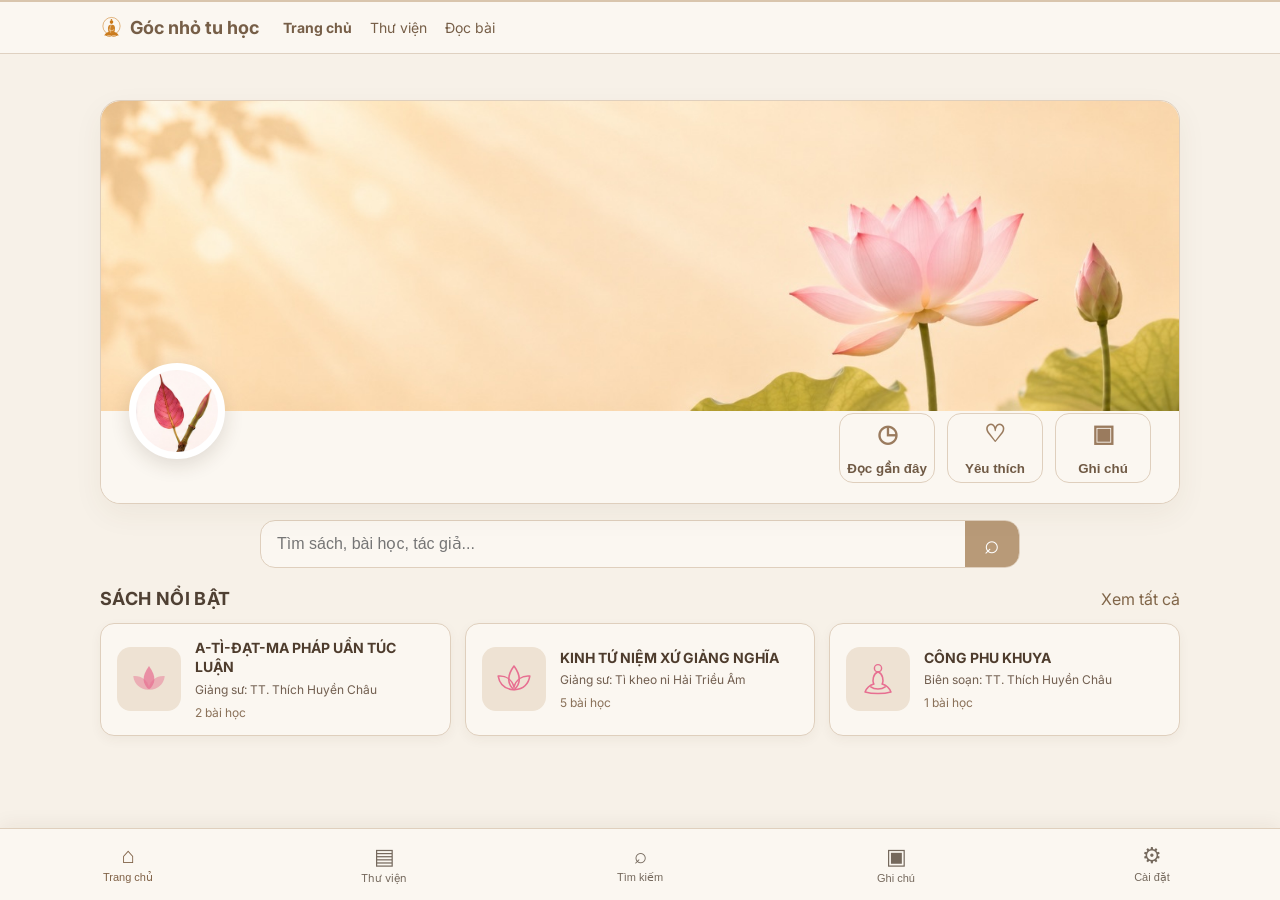
==== commit c4f761d9: "Add files via upload" ====
--- a/index.html
+++ b/index.html
@@ -1,14 +1,14 @@
-<!doctype html><html lang="vi"><head><meta charset="utf-8"><meta name="viewport" content="width=device-width,initial-scale=1"><meta http-equiv="Cache-Control" content="no-cache, no-store, must-revalidate"><title>Góc nhỏ tu học</title><link rel="stylesheet" href="style.css?v=24.2.15"><link rel="manifest" href="manifest.webmanifest?v=24.2.15"><meta name="theme-color" content="#c8b092"><meta name="apple-mobile-web-app-capable" content="yes"><meta name="apple-mobile-web-app-title" content="Góc nhỏ tu học"><link rel="apple-touch-icon" sizes="180x180" href="icon-180.png?v=24.2.15"></head><body class="theme-paper v24-app">
-<header class="site-header v24-top"><nav class="nav"><a class="brand v24-brand" href="index.html?v=24.2.15"><img src="app-icon-hinh-so-1.png" alt=""> <span>Góc nhỏ tu học</span></a><div class="nav-links"><a class="active" href="index.html?v=24.2.15">Trang chủ</a><a href="library.html?v=24.2.15">Thư viện</a><a href="reader.html?v=24.2.15">Đọc bài</a></div></nav></header>
+<!doctype html><html lang="vi"><head><meta charset="utf-8"><meta name="viewport" content="width=device-width,initial-scale=1"><meta http-equiv="Cache-Control" content="no-cache, no-store, must-revalidate"><title>Góc nhỏ tu học</title><link rel="stylesheet" href="style.css?v=24.2.15r4"><link rel="manifest" href="manifest.webmanifest?v=24.2.15r4"><meta name="theme-color" content="#c8b092"><meta name="apple-mobile-web-app-capable" content="yes"><meta name="apple-mobile-web-app-title" content="Góc nhỏ tu học"><link rel="apple-touch-icon" sizes="180x180" href="icon-180.png?v=24.2.15r4"><link rel="icon" type="image/png" sizes="192x192" href="icon-192.png?v=24.2.15r4"></head><body class="theme-paper v24-app">
+<header class="site-header v24-top"><nav class="nav"><a class="brand v24-brand" href="index.html?v=24.2.15r4"><img src="app-icon-hinh-so-1.png" alt=""> <span>Góc nhỏ tu học</span></a><div class="nav-links"><a class="active" href="index.html?v=24.2.15r4">Trang chủ</a><a href="library.html?v=24.2.15r4">Thư viện</a><a href="reader.html?v=24.2.15r4">Đọc bài</a></div></nav></header>
 <main class="container v24-home">
-<section class="v24-profile-card"><div id="homeCover" class="v24-cover"></div><div class="v24-profile-row"><div class="v24-avatar"><img src="app-icon-hinh-so-1.png" alt="Góc nhỏ tu học"></div><div class="v24-quick"><button data-v24-view="recent"><span>◷</span>Đọc gần đây</button><button data-v24-view="favorites"><span>♡</span>Yêu thích</button><button data-v24-view="notes"><span>▣</span>Ghi chú</button></div></div></section>
+<section class="v24-profile-card"><div id="homeCover" class="v24-cover"></div><div class="v24-profile-row"><div class="v24-avatar"><img src="icon-192.png?v=24.2.15r4" alt="Góc nhỏ tu học"></div><div class="v24-quick"><button data-v24-view="recent"><span>◷</span>Đọc gần đây</button><button data-v24-view="favorites"><span>♡</span>Yêu thích</button><button data-v24-view="notes"><span>▣</span>Ghi chú</button></div></div></section>
 <section class="v24-search"><input id="v24Search" type="search" placeholder="Tìm sách, bài học, tác giả..."><button id="v24SearchBtn" aria-label="Tìm kiếm">⌕</button></section>
-<section id="v24ViewHome" class="v24-view active"><div class="v24-section-head"><h2>Sách nổi bật</h2><a href="library.html?v=24.2.15">Xem tất cả</a></div><div id="featuredBooks" class="v24-book-grid"></div><div id="bookEmpty" class="empty-state" hidden>Không tìm thấy đầu sách phù hợp.</div></section>
+<section id="v24ViewHome" class="v24-view active"><div class="v24-section-head"><h2>Sách nổi bật</h2><a href="library.html?v=24.2.15r4">Xem tất cả</a></div><div id="featuredBooks" class="v24-book-grid"></div><div id="bookEmpty" class="empty-state" hidden>Không tìm thấy đầu sách phù hợp.</div></section>
 <section id="v24ViewRecent" class="v24-view"><div class="v24-section-head"><h2>Đọc gần đây</h2></div><div id="v24RecentList" class="v24-list"></div></section>
 <section id="v24ViewFavorites" class="v24-view"><div class="v24-section-head"><h2>Yêu thích</h2></div><div id="v24FavoriteList" class="v24-list"></div></section>
 <section id="v24ViewNotes" class="v24-view"><div class="v24-section-head"><h2>Ghi chú</h2></div><div id="v24NotesList" class="v24-list"></div></section>
 <section id="v24ViewSearch" class="v24-view"><div class="v24-section-head"><h2>Kết quả tìm kiếm</h2></div><div id="v24SearchResults" class="v24-list"></div></section>
 <section id="v24ViewSettings" class="v24-view"><div class="v24-section-head"><h2>Cài đặt</h2></div><div class="v24-settings-card"><h3>Font khi đọc</h3><div class="v24-choice-row"><button data-v24-font="palatino">Palatino</button><button data-v24-font="merriweather">Merriweather</button><button data-v24-font="be">Be Vietnam Pro</button></div><h3>Cỡ chữ</h3><div class="v24-choice-row"><button id="v24Smaller">A−</button><span id="v24SizeLabel">20px</span><button id="v24Larger">A+</button></div><h3>Màu trang đọc</h3><div class="v24-choice-row"><button data-v24-reader-theme="paper">Giấy</button><button data-v24-reader-theme="white">Trắng</button><button data-v24-reader-theme="sepia">Sepia</button><button data-v24-reader-theme="dark">Tối</button></div><div class="v24-settings-actions"><button id="v24SettingsCancel" type="button">Hủy</button><button id="v24SettingsOk" type="button" class="primary">OK</button></div></div></section>
 </main>
-<nav class="v24-bottom-nav" aria-label="Điều hướng ứng dụng"><button data-v24-view="home" class="active"><span>⌂</span>Trang chủ</button><a href="library.html?v=24.2.15"><span>▤</span>Thư viện</a><button data-v24-view="search"><span>⌕</span>Tìm kiếm</button><button data-v24-view="notes"><span>▣</span>Ghi chú</button><button data-v24-view="settings"><span>⚙</span>Cài đặt</button></nav>
-<script src="book-icons.js?v=24.2.15"></script><script src="catalog.js?v=24.2.15"></script><script src="data.js?v=24.2.15"></script><script src="app.js?v=24.2.15"></script><script src="pwa.js?v=24.2.15"></script></body></html>
+<nav class="v24-bottom-nav" aria-label="Điều hướng ứng dụng"><button data-v24-view="home" class="active"><span>⌂</span>Trang chủ</button><a href="library.html?v=24.2.15r4"><span>▤</span>Thư viện</a><button data-v24-view="search"><span>⌕</span>Tìm kiếm</button><button data-v24-view="notes"><span>▣</span>Ghi chú</button><button data-v24-view="settings"><span>⚙</span>Cài đặt</button></nav>
+<script src="book-icons.js?v=24.2.15r4"></script><script src="catalog.js?v=24.2.15r4"></script><script src="data.js?v=24.2.15r4"></script><script src="app.js?v=24.2.15r4"></script><script src="pwa.js?v=24.2.15r4"></script></body></html>
--- a/style.css
+++ b/style.css
@@ -1162,7 +1162,7 @@
 }
 
 
-/* ===== V24.2.15 - TIM TRONG BAI HOC ===== */
+/* ===== V24.2.15r2 - TIM TRONG BAI HOC ===== */
 .lesson-search{
   display:flex;align-items:center;gap:8px;margin:12px 0 18px;
   padding:8px;border:1px solid #ddcdbb;border-radius:14px;background:#fbf7f1;
@@ -1187,5 +1187,5 @@
   .lesson-search-count{min-width:34px;font-size:11px}
 }
 
-/* ===== V24.2.15 - Tóm tắt + thư viện cover gọn ===== */
+/* ===== V24.2.15r2 - Tóm tắt + thư viện cover gọn ===== */
 .lesson-summary-box{margin:12px 0 18px;border:1px solid #dfcfba;border-radius:14px;background:#fbf7f0;overflow:hidden}.lesson-summary-toggle{width:100%;border:0;background:transparent;color:#65472f;text-align:left;font-weight:700;padding:12px 14px;cursor:pointer}.lesson-summary-content{padding:0 14px 14px;white-space:pre-wrap;line-height:1.65;color:#584838}.cover-picker-row{display:flex;gap:10px;align-items:center;flex-wrap:wrap}.cover-current-choice{min-width:180px;padding:10px 12px;border:1px solid #dfcfba;border-radius:10px;background:#fbf7f0;color:#6b5645}.icon-library-modal[hidden]{display:none!important}.icon-library-modal{position:fixed;inset:0;z-index:10000;background:rgba(70,52,38,.35);display:flex;align-items:center;justify-content:center;padding:18px}.icon-library-card{width:min(1000px,94vw);max-height:86vh;overflow:auto;background:#fffaf3;border:1px solid #ddcbb5;border-radius:18px;padding:18px;box-shadow:0 18px 60px rgba(70,52,38,.22)}.icon-library-head{display:flex;justify-content:space-between;align-items:center;margin-bottom:12px}.icon-library-head button{border:0;background:#efe4d5;border-radius:9px;padding:7px 10px;cursor:pointer}
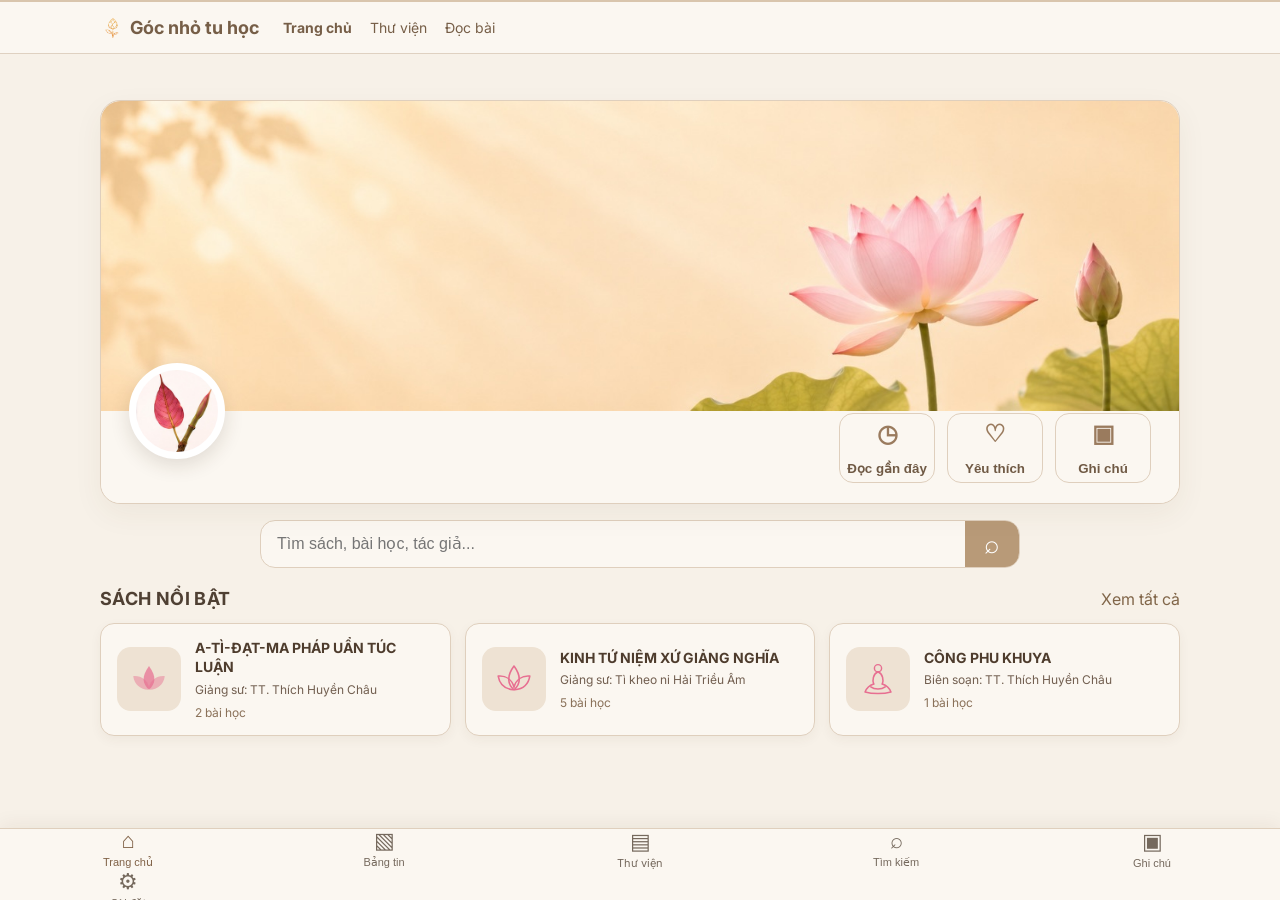
==== commit f71d1d0c: "Add files via upload" ====
--- a/index.html
+++ b/index.html
@@ -1,14 +1,28 @@
-<!doctype html><html lang="vi"><head><meta charset="utf-8"><meta name="viewport" content="width=device-width,initial-scale=1"><meta http-equiv="Cache-Control" content="no-cache, no-store, must-revalidate"><title>Góc nhỏ tu học</title><link rel="stylesheet" href="style.css?v=24.2.15r4"><link rel="manifest" href="manifest.webmanifest?v=24.2.15r4"><meta name="theme-color" content="#c8b092"><meta name="apple-mobile-web-app-capable" content="yes"><meta name="apple-mobile-web-app-title" content="Góc nhỏ tu học"><link rel="apple-touch-icon" sizes="180x180" href="icon-180.png?v=24.2.15r4"><link rel="icon" type="image/png" sizes="192x192" href="icon-192.png?v=24.2.15r4"></head><body class="theme-paper v24-app">
-<header class="site-header v24-top"><nav class="nav"><a class="brand v24-brand" href="index.html?v=24.2.15r4"><img src="app-icon-hinh-so-1.png" alt=""> <span>Góc nhỏ tu học</span></a><div class="nav-links"><a class="active" href="index.html?v=24.2.15r4">Trang chủ</a><a href="library.html?v=24.2.15r4">Thư viện</a><a href="reader.html?v=24.2.15r4">Đọc bài</a></div></nav></header>
+<!doctype html><html lang="vi"><head><meta charset="utf-8"><meta name="viewport" content="width=device-width,initial-scale=1"><meta http-equiv="Cache-Control" content="no-cache, no-store, must-revalidate"><title>Góc nhỏ tu học</title><link rel="stylesheet" href="style.css?v=24.2.15r9"><link rel="manifest" href="manifest.webmanifest?v=24.2.15r9"><meta name="theme-color" content="#c8b092"><meta name="apple-mobile-web-app-capable" content="yes"><meta name="apple-mobile-web-app-title" content="Góc nhỏ tu học"><link rel="apple-touch-icon" sizes="180x180" href="icon-180.png?v=24.2.15r9"><link rel="icon" type="image/png" sizes="192x192" href="icon-192.png?v=24.2.15r9"></head><body class="theme-paper v24-app">
+<header class="site-header v24-top"><nav class="nav"><a class="brand v24-brand" href="index.html?v=24.2.15r9"><img src="app-icon-hinh-so-1.png" alt=""> <span>Góc nhỏ tu học</span></a><div class="nav-links"><a class="active" href="index.html?v=24.2.15r9">Trang chủ</a><a href="library.html?v=24.2.15r9">Thư viện</a><a href="reader.html?v=24.2.15r9">Đọc bài</a></div></nav></header>
 <main class="container v24-home">
-<section class="v24-profile-card"><div id="homeCover" class="v24-cover"></div><div class="v24-profile-row"><div class="v24-avatar"><img src="icon-192.png?v=24.2.15r4" alt="Góc nhỏ tu học"></div><div class="v24-quick"><button data-v24-view="recent"><span>◷</span>Đọc gần đây</button><button data-v24-view="favorites"><span>♡</span>Yêu thích</button><button data-v24-view="notes"><span>▣</span>Ghi chú</button></div></div></section>
+<section class="v24-profile-card"><div id="homeCover" class="v24-cover"></div><div class="v24-profile-row"><div class="v24-avatar"><img src="icon-192.png?v=24.2.15r9" alt="Góc nhỏ tu học"></div><div class="v24-quick"><button data-v24-view="recent"><span>◷</span>Đọc gần đây</button><button data-v24-view="favorites"><span>♡</span>Yêu thích</button><button data-v24-view="notes"><span>▣</span>Ghi chú</button></div></div></section>
 <section class="v24-search"><input id="v24Search" type="search" placeholder="Tìm sách, bài học, tác giả..."><button id="v24SearchBtn" aria-label="Tìm kiếm">⌕</button></section>
-<section id="v24ViewHome" class="v24-view active"><div class="v24-section-head"><h2>Sách nổi bật</h2><a href="library.html?v=24.2.15r4">Xem tất cả</a></div><div id="featuredBooks" class="v24-book-grid"></div><div id="bookEmpty" class="empty-state" hidden>Không tìm thấy đầu sách phù hợp.</div></section>
-<section id="v24ViewRecent" class="v24-view"><div class="v24-section-head"><h2>Đọc gần đây</h2></div><div id="v24RecentList" class="v24-list"></div></section>
+<section id="v24ViewHome" class="v24-view active"><div class="v24-section-head"><h2>Sách nổi bật</h2><a href="library.html?v=24.2.15r9">Xem tất cả</a></div><div id="featuredBooks" class="v24-book-grid"></div><div id="bookEmpty" class="empty-state" hidden>Không tìm thấy đầu sách phù hợp.</div></section>
+<section id="v24ViewFeed" class="v24-view"><div class="v24-section-head"><h2>Bảng tin</h2></div><div class="v24-feed"><article class="v24-feed-card"><div class="v24-feed-author"><img src="icon-192.png?v=24.2.15r9" alt=""><div><strong>Góc nhỏ tu học</strong><small>Bài chia sẻ mới</small></div></div><h3>Góc nhỏ bình an mỗi ngày</h3><p>Bảng tin là nơi đăng những chia sẻ ngắn, trích dẫn, hình ảnh hoặc giới thiệu bài học mới. Các đầu sách vẫn hiển thị mặc định ở Trang chủ.</p><div class="v24-feed-actions"><button>♡ Yêu thích</button><button>🔖 Lưu</button><button>↗ Chia sẻ</button></div></article></div></section><section id="v24ViewRecent" class="v24-view"><div class="v24-section-head"><h2>Đọc gần đây</h2></div><div id="v24RecentList" class="v24-list"></div></section>
 <section id="v24ViewFavorites" class="v24-view"><div class="v24-section-head"><h2>Yêu thích</h2></div><div id="v24FavoriteList" class="v24-list"></div></section>
 <section id="v24ViewNotes" class="v24-view"><div class="v24-section-head"><h2>Ghi chú</h2></div><div id="v24NotesList" class="v24-list"></div></section>
 <section id="v24ViewSearch" class="v24-view"><div class="v24-section-head"><h2>Kết quả tìm kiếm</h2></div><div id="v24SearchResults" class="v24-list"></div></section>
 <section id="v24ViewSettings" class="v24-view"><div class="v24-section-head"><h2>Cài đặt</h2></div><div class="v24-settings-card"><h3>Font khi đọc</h3><div class="v24-choice-row"><button data-v24-font="palatino">Palatino</button><button data-v24-font="merriweather">Merriweather</button><button data-v24-font="be">Be Vietnam Pro</button></div><h3>Cỡ chữ</h3><div class="v24-choice-row"><button id="v24Smaller">A−</button><span id="v24SizeLabel">20px</span><button id="v24Larger">A+</button></div><h3>Màu trang đọc</h3><div class="v24-choice-row"><button data-v24-reader-theme="paper">Giấy</button><button data-v24-reader-theme="white">Trắng</button><button data-v24-reader-theme="sepia">Sepia</button><button data-v24-reader-theme="dark">Tối</button></div><div class="v24-settings-actions"><button id="v24SettingsCancel" type="button">Hủy</button><button id="v24SettingsOk" type="button" class="primary">OK</button></div></div></section>
 </main>
-<nav class="v24-bottom-nav" aria-label="Điều hướng ứng dụng"><button data-v24-view="home" class="active"><span>⌂</span>Trang chủ</button><a href="library.html?v=24.2.15r4"><span>▤</span>Thư viện</a><button data-v24-view="search"><span>⌕</span>Tìm kiếm</button><button data-v24-view="notes"><span>▣</span>Ghi chú</button><button data-v24-view="settings"><span>⚙</span>Cài đặt</button></nav>
-<script src="book-icons.js?v=24.2.15r4"></script><script src="catalog.js?v=24.2.15r4"></script><script src="data.js?v=24.2.15r4"></script><script src="app.js?v=24.2.15r4"></script><script src="pwa.js?v=24.2.15r4"></script></body></html>
+<nav class="v24-bottom-nav" aria-label="Điều hướng ứng dụng"><button data-v24-view="home" class="active"><span>⌂</span>Trang chủ</button><button data-v24-view="feed"><span>▧</span>Bảng tin</button><a href="library.html?v=24.2.15r9"><span>▤</span>Thư viện</a><button data-v24-view="search"><span>⌕</span>Tìm kiếm</button><button data-v24-view="notes"><span>▣</span>Ghi chú</button><button data-v24-view="settings"><span>⚙</span>Cài đặt</button></nav>
+<script src="book-icons.js?v=24.2.15r9"></script><script src="catalog.js?v=24.2.15r9"></script><script src="data.js?v=24.2.15r9"></script><script src="app.js?v=24.2.15r9"></script><script src="pwa.js?v=24.2.15r9"></script><style>
+.v24-feed{max-width:760px;margin:0 auto 90px}.v24-feed-card{background:#fffaf2;border:1px solid #e2d4c2;border-radius:18px;padding:18px;margin:12px 0;box-shadow:0 4px 16px rgba(92,65,42,.06)}.v24-feed-author{display:flex;gap:10px;align-items:center}.v24-feed-author img{width:42px;height:42px;border-radius:50%;object-fit:cover}.v24-feed-author small{display:block;color:#8c7a68;margin-top:2px}.v24-feed-card h3{color:#6e4d36;margin:14px 0 8px}.v24-feed-card p{line-height:1.65;color:#5d5148}.v24-feed-actions{display:flex;gap:8px;border-top:1px solid #eadfce;padding-top:12px;margin-top:14px}.v24-feed-actions button{border:0;background:#f5ecdf;border-radius:10px;padding:8px 12px;color:#6e4d36}.v24-bottom-nav{overflow-x:auto}.v24-bottom-nav>*{min-width:74px}
+</style><script>
+(function(){
+ const feed=document.querySelector('[data-v24-view="feed"]');
+ if(!feed)return;
+ feed.addEventListener('click',function(){
+   document.querySelectorAll('.v24-view').forEach(x=>x.classList.remove('active'));
+   const v=document.getElementById('v24ViewFeed'); if(v)v.classList.add('active');
+   document.querySelectorAll('.v24-bottom-nav .active').forEach(x=>x.classList.remove('active')); feed.classList.add('active');
+   window.scrollTo({top:0,behavior:'smooth'});
+ });
+ document.querySelectorAll('[data-v24-view="home"]').forEach(b=>b.addEventListener('click',()=>{const v=document.getElementById('v24ViewFeed');if(v)v.classList.remove('active')}));
+})();
+</script></body></html>
--- a/style.css
+++ b/style.css
@@ -1162,7 +1162,7 @@
 }
 
 
-/* ===== V24.2.15r2 - TIM TRONG BAI HOC ===== */
+/* ===== V24.2.15r6r2 - TIM TRONG BAI HOC ===== */
 .lesson-search{
   display:flex;align-items:center;gap:8px;margin:12px 0 18px;
   padding:8px;border:1px solid #ddcdbb;border-radius:14px;background:#fbf7f1;
@@ -1187,5 +1187,5 @@
   .lesson-search-count{min-width:34px;font-size:11px}
 }
 
-/* ===== V24.2.15r2 - Tóm tắt + thư viện cover gọn ===== */
+/* ===== V24.2.15r6r2 - Tóm tắt + thư viện cover gọn ===== */
 .lesson-summary-box{margin:12px 0 18px;border:1px solid #dfcfba;border-radius:14px;background:#fbf7f0;overflow:hidden}.lesson-summary-toggle{width:100%;border:0;background:transparent;color:#65472f;text-align:left;font-weight:700;padding:12px 14px;cursor:pointer}.lesson-summary-content{padding:0 14px 14px;white-space:pre-wrap;line-height:1.65;color:#584838}.cover-picker-row{display:flex;gap:10px;align-items:center;flex-wrap:wrap}.cover-current-choice{min-width:180px;padding:10px 12px;border:1px solid #dfcfba;border-radius:10px;background:#fbf7f0;color:#6b5645}.icon-library-modal[hidden]{display:none!important}.icon-library-modal{position:fixed;inset:0;z-index:10000;background:rgba(70,52,38,.35);display:flex;align-items:center;justify-content:center;padding:18px}.icon-library-card{width:min(1000px,94vw);max-height:86vh;overflow:auto;background:#fffaf3;border:1px solid #ddcbb5;border-radius:18px;padding:18px;box-shadow:0 18px 60px rgba(70,52,38,.22)}.icon-library-head{display:flex;justify-content:space-between;align-items:center;margin-bottom:12px}.icon-library-head button{border:0;background:#efe4d5;border-radius:9px;padding:7px 10px;cursor:pointer}
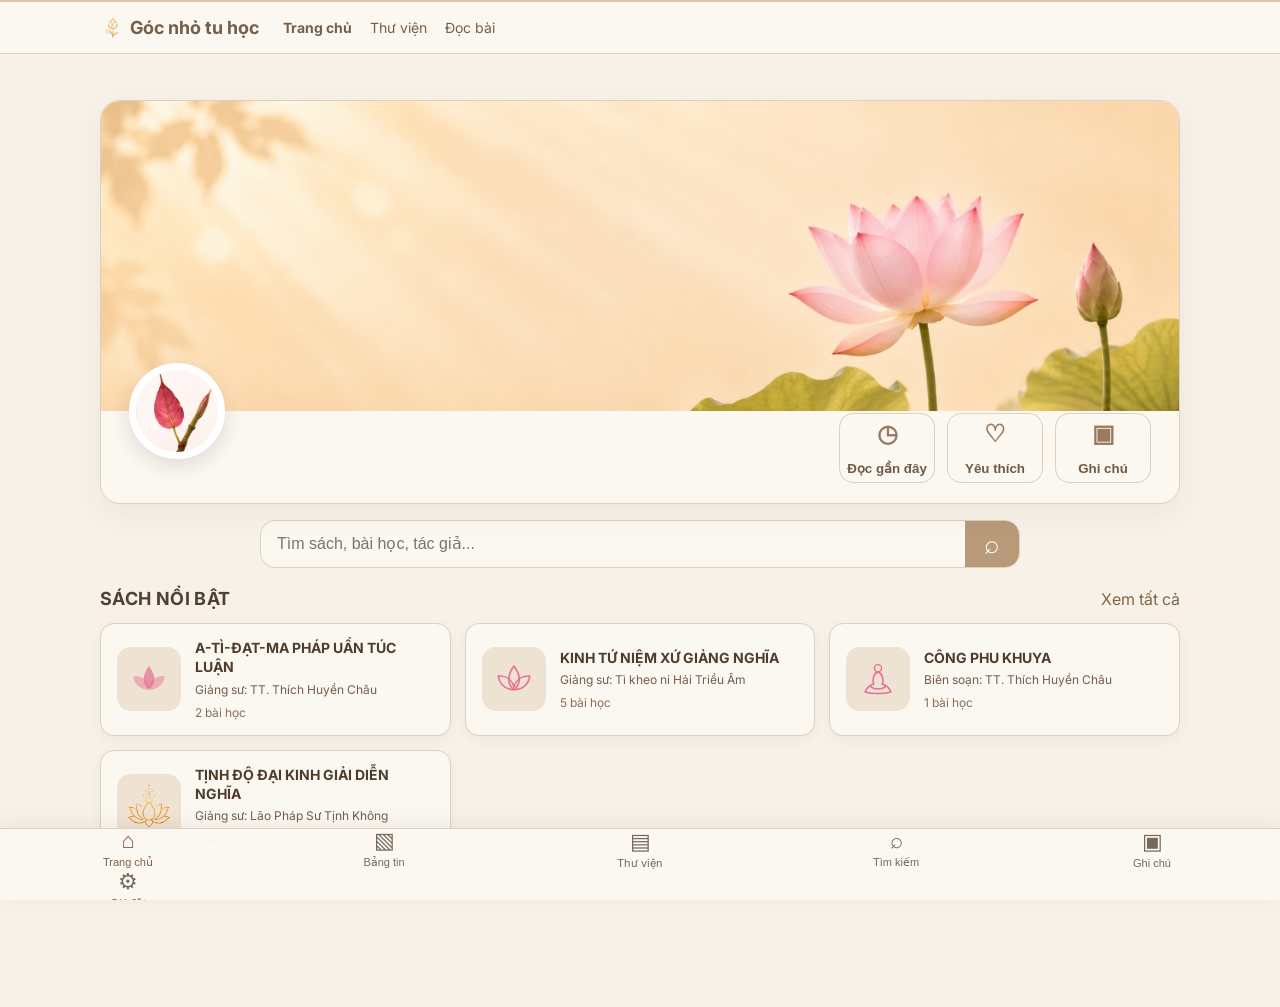
==== commit e6b28669: "Add files via upload" ====
--- a/index.html
+++ b/index.html
@@ -1,22 +1,35 @@
-<!doctype html><html lang="vi"><head><meta charset="utf-8"><meta name="viewport" content="width=device-width,initial-scale=1"><meta http-equiv="Cache-Control" content="no-cache, no-store, must-revalidate"><title>Góc nhỏ tu học</title><link rel="stylesheet" href="style.css?v=24.2.15r9"><link rel="manifest" href="manifest.webmanifest?v=24.2.15r9"><meta name="theme-color" content="#c8b092"><meta name="apple-mobile-web-app-capable" content="yes"><meta name="apple-mobile-web-app-title" content="Góc nhỏ tu học"><link rel="apple-touch-icon" sizes="180x180" href="icon-180.png?v=24.2.15r9"><link rel="icon" type="image/png" sizes="192x192" href="icon-192.png?v=24.2.15r9"></head><body class="theme-paper v24-app">
-<header class="site-header v24-top"><nav class="nav"><a class="brand v24-brand" href="index.html?v=24.2.15r9"><img src="app-icon-hinh-so-1.png" alt=""> <span>Góc nhỏ tu học</span></a><div class="nav-links"><a class="active" href="index.html?v=24.2.15r9">Trang chủ</a><a href="library.html?v=24.2.15r9">Thư viện</a><a href="reader.html?v=24.2.15r9">Đọc bài</a></div></nav></header>
+<!doctype html><html lang="vi"><head><meta charset="utf-8"><meta name="viewport" content="width=device-width,initial-scale=1"><meta http-equiv="Cache-Control" content="no-cache, no-store, must-revalidate"><title>Góc nhỏ tu học</title><link rel="stylesheet" href="style.css?v=24.2.15rev10"><link rel="manifest" href="manifest.webmanifest?v=24.2.15rev10"><meta name="theme-color" content="#c8b092"><meta name="apple-mobile-web-app-capable" content="yes"><meta name="apple-mobile-web-app-title" content="Góc nhỏ tu học"><link rel="apple-touch-icon" sizes="180x180" href="icon-180.png?v=24.2.15rev10"><link rel="icon" type="image/png" sizes="192x192" href="icon-192.png?v=24.2.15rev10"></head><body class="theme-paper v24-app">
+<header class="site-header v24-top"><nav class="nav"><a class="brand v24-brand" href="index.html?v=24.2.15rev10"><img src="app-icon-hinh-so-1.png" alt=""> <span>Góc nhỏ tu học</span></a><div class="nav-links"><a class="active" href="index.html?v=24.2.15rev10">Trang chủ</a><a href="library.html?v=24.2.15rev10">Thư viện</a><a href="reader.html?v=24.2.15rev10">Đọc bài</a></div></nav></header>
 <main class="container v24-home">
-<section class="v24-profile-card"><div id="homeCover" class="v24-cover"></div><div class="v24-profile-row"><div class="v24-avatar"><img src="icon-192.png?v=24.2.15r9" alt="Góc nhỏ tu học"></div><div class="v24-quick"><button data-v24-view="recent"><span>◷</span>Đọc gần đây</button><button data-v24-view="favorites"><span>♡</span>Yêu thích</button><button data-v24-view="notes"><span>▣</span>Ghi chú</button></div></div></section>
+<section class="v24-profile-card"><div id="homeCover" class="v24-cover"></div><div class="v24-profile-row"><div class="v24-avatar"><img src="icon-192.png?v=24.2.15rev10" alt="Góc nhỏ tu học"></div><div class="v24-quick"><button data-v24-view="recent"><span>◷</span>Đọc gần đây</button><button data-v24-view="favorites"><span>♡</span>Yêu thích</button><button data-v24-view="notes"><span>▣</span>Ghi chú</button></div></div></section>
 <section class="v24-search"><input id="v24Search" type="search" placeholder="Tìm sách, bài học, tác giả..."><button id="v24SearchBtn" aria-label="Tìm kiếm">⌕</button></section>
-<section id="v24ViewHome" class="v24-view active"><div class="v24-section-head"><h2>Sách nổi bật</h2><a href="library.html?v=24.2.15r9">Xem tất cả</a></div><div id="featuredBooks" class="v24-book-grid"></div><div id="bookEmpty" class="empty-state" hidden>Không tìm thấy đầu sách phù hợp.</div></section>
-<section id="v24ViewFeed" class="v24-view"><div class="v24-section-head"><h2>Bảng tin</h2></div><div class="v24-feed"><article class="v24-feed-card"><div class="v24-feed-author"><img src="icon-192.png?v=24.2.15r9" alt=""><div><strong>Góc nhỏ tu học</strong><small>Bài chia sẻ mới</small></div></div><h3>Góc nhỏ bình an mỗi ngày</h3><p>Bảng tin là nơi đăng những chia sẻ ngắn, trích dẫn, hình ảnh hoặc giới thiệu bài học mới. Các đầu sách vẫn hiển thị mặc định ở Trang chủ.</p><div class="v24-feed-actions"><button>♡ Yêu thích</button><button>🔖 Lưu</button><button>↗ Chia sẻ</button></div></article></div></section><section id="v24ViewRecent" class="v24-view"><div class="v24-section-head"><h2>Đọc gần đây</h2></div><div id="v24RecentList" class="v24-list"></div></section>
+<section id="v24ViewHome" class="v24-view active"><div class="v24-section-head"><h2>Sách nổi bật</h2><a href="library.html?v=24.2.15rev10">Xem tất cả</a></div><div id="featuredBooks" class="v24-book-grid"></div><div id="bookEmpty" class="empty-state" hidden>Không tìm thấy đầu sách phù hợp.</div></section>
+<section id="v24ViewFeed" class="v24-view"><div class="v24-section-head"><h2>Bảng tin</h2></div><div id="v24FeedList" class="v24-feed"></div></section><section id="v24ViewRecent" class="v24-view"><div class="v24-section-head"><h2>Đọc gần đây</h2></div><div id="v24RecentList" class="v24-list"></div></section>
 <section id="v24ViewFavorites" class="v24-view"><div class="v24-section-head"><h2>Yêu thích</h2></div><div id="v24FavoriteList" class="v24-list"></div></section>
 <section id="v24ViewNotes" class="v24-view"><div class="v24-section-head"><h2>Ghi chú</h2></div><div id="v24NotesList" class="v24-list"></div></section>
 <section id="v24ViewSearch" class="v24-view"><div class="v24-section-head"><h2>Kết quả tìm kiếm</h2></div><div id="v24SearchResults" class="v24-list"></div></section>
 <section id="v24ViewSettings" class="v24-view"><div class="v24-section-head"><h2>Cài đặt</h2></div><div class="v24-settings-card"><h3>Font khi đọc</h3><div class="v24-choice-row"><button data-v24-font="palatino">Palatino</button><button data-v24-font="merriweather">Merriweather</button><button data-v24-font="be">Be Vietnam Pro</button></div><h3>Cỡ chữ</h3><div class="v24-choice-row"><button id="v24Smaller">A−</button><span id="v24SizeLabel">20px</span><button id="v24Larger">A+</button></div><h3>Màu trang đọc</h3><div class="v24-choice-row"><button data-v24-reader-theme="paper">Giấy</button><button data-v24-reader-theme="white">Trắng</button><button data-v24-reader-theme="sepia">Sepia</button><button data-v24-reader-theme="dark">Tối</button></div><div class="v24-settings-actions"><button id="v24SettingsCancel" type="button">Hủy</button><button id="v24SettingsOk" type="button" class="primary">OK</button></div></div></section>
 </main>
-<nav class="v24-bottom-nav" aria-label="Điều hướng ứng dụng"><button data-v24-view="home" class="active"><span>⌂</span>Trang chủ</button><button data-v24-view="feed"><span>▧</span>Bảng tin</button><a href="library.html?v=24.2.15r9"><span>▤</span>Thư viện</a><button data-v24-view="search"><span>⌕</span>Tìm kiếm</button><button data-v24-view="notes"><span>▣</span>Ghi chú</button><button data-v24-view="settings"><span>⚙</span>Cài đặt</button></nav>
-<script src="book-icons.js?v=24.2.15r9"></script><script src="catalog.js?v=24.2.15r9"></script><script src="data.js?v=24.2.15r9"></script><script src="app.js?v=24.2.15r9"></script><script src="pwa.js?v=24.2.15r9"></script><style>
-.v24-feed{max-width:760px;margin:0 auto 90px}.v24-feed-card{background:#fffaf2;border:1px solid #e2d4c2;border-radius:18px;padding:18px;margin:12px 0;box-shadow:0 4px 16px rgba(92,65,42,.06)}.v24-feed-author{display:flex;gap:10px;align-items:center}.v24-feed-author img{width:42px;height:42px;border-radius:50%;object-fit:cover}.v24-feed-author small{display:block;color:#8c7a68;margin-top:2px}.v24-feed-card h3{color:#6e4d36;margin:14px 0 8px}.v24-feed-card p{line-height:1.65;color:#5d5148}.v24-feed-actions{display:flex;gap:8px;border-top:1px solid #eadfce;padding-top:12px;margin-top:14px}.v24-feed-actions button{border:0;background:#f5ecdf;border-radius:10px;padding:8px 12px;color:#6e4d36}.v24-bottom-nav{overflow-x:auto}.v24-bottom-nav>*{min-width:74px}
+<nav class="v24-bottom-nav" aria-label="Điều hướng ứng dụng"><button data-v24-view="home" class="active"><span>⌂</span>Trang chủ</button><button data-v24-view="feed"><span>▧</span>Bảng tin</button><a href="library.html?v=24.2.15rev10"><span>▤</span>Thư viện</a><button data-v24-view="search"><span>⌕</span>Tìm kiếm</button><button data-v24-view="notes"><span>▣</span>Ghi chú</button><button data-v24-view="settings"><span>⚙</span>Cài đặt</button></nav>
+<script src="book-icons.js?v=24.2.15rev10"></script><script src="catalog.js?v=24.2.15rev10"></script><script src="data.js?v=24.2.15rev10"></script><script src="app.js?v=24.2.15rev10"></script><script src="pwa.js?v=24.2.15rev10"></script><style>
+.v24-feed{max-width:760px;margin:0 auto 90px}.v24-feed-card{background:#fffaf2;border:1px solid #e2d4c2;border-radius:18px;padding:18px;margin:12px 0;box-shadow:0 4px 16px rgba(92,65,42,.06)}.v24-feed-author{display:flex;gap:10px;align-items:center}.v24-feed-author img{width:42px;height:42px;border-radius:50%;object-fit:cover}.v24-feed-author small{display:block;color:#8c7a68;margin-top:2px}.v24-feed-card h3{color:#6e4d36;margin:14px 0 8px}.v24-feed-card p{line-height:1.65;color:#5d5148}.v24-feed-actions{display:flex;gap:8px;border-top:1px solid #eadfce;padding-top:12px;margin-top:14px}.v24-feed-actions button,.v24-feed-actions a{border:0;background:#f5ecdf;border-radius:10px;padding:8px 12px;color:#6e4d36;text-decoration:none;font:inherit}.v24-feed-media{width:100%;max-height:520px;object-fit:cover;border-radius:14px;margin-top:12px}.v24-feed-video{position:relative;padding-top:56.25%;margin-top:12px}.v24-feed-video iframe{position:absolute;inset:0;width:100%;height:100%;border:0;border-radius:14px}.v24-feed-empty{text-align:center;color:#8c7a68;padding:34px 12px}.v24-bottom-nav{overflow-x:auto}.v24-bottom-nav>*{min-width:74px}
 </style><script>
 (function(){
  const feed=document.querySelector('[data-v24-view="feed"]');
  if(!feed)return;
+ const feedList=document.getElementById('v24FeedList');
+ const esc=v=>String(v??'').replace(/[&<>\"]/g,c=>({'&':'&amp;','<':'&lt;','>':'&gt;','"':'&quot;'}[c]));
+ function ytId(url){const m=String(url||'').match(/(?:youtu\.be\/|v=|embed\/|shorts\/)([A-Za-z0-9_-]{6,})/);return m?m[1]:'';}
+ function renderFeed(){
+   if(!feedList)return;
+   const data=window.GNTT_DATA||{};
+   const posts=(Array.isArray(data.feedPosts)?data.feedPosts:[]).filter(p=>p.visibility!=='private').sort((a,b)=>(b.createdAt||'').localeCompare(a.createdAt||''));
+   const lessons={};(data.books||[]).forEach(b=>(b.chapters||[]).forEach(c=>(c.lessons||[]).forEach(l=>lessons[l.id]=l)));
+   if(!posts.length){feedList.innerHTML='<div class="v24-feed-empty">Chưa có bản tin nào. Các đầu sách vẫn ở Trang chủ như bình thường.</div>';return;}
+   feedList.innerHTML=posts.map(p=>{const y=ytId(p.youtube), l=lessons[p.lessonId];const media=p.image?`<img class="v24-feed-media" src="${esc(p.image)}" alt="">`:'';const video=y?`<div class="v24-feed-video"><iframe src="https://www.youtube.com/embed/${esc(y)}" title="YouTube" allowfullscreen loading="lazy"></iframe></div>`:'';const read=l?`<a href="reader.html?id=${encodeURIComponent(l.id)}&v=24.2.15rev10">📖 Đọc ngay</a>`:'';return `<article class="v24-feed-card"><div class="v24-feed-author"><img src="icon-192.png?v=24.2.15rev10" alt=""><div><strong>Góc nhỏ tu học</strong><small>${esc((p.createdAt||'').slice(0,10))}</small></div></div>${p.title?`<h3>${esc(p.title)}</h3>`:''}${p.content?`<p>${esc(p.content).replace(/\n/g,'<br>')}</p>`:''}${media}${video}<div class="v24-feed-actions">${read}<button type="button">♡ Yêu thích</button><button type="button">↗ Chia sẻ</button></div></article>`}).join('');
+ }
+ renderFeed();
+
  feed.addEventListener('click',function(){
    document.querySelectorAll('.v24-view').forEach(x=>x.classList.remove('active'));
    const v=document.getElementById('v24ViewFeed'); if(v)v.classList.add('active');
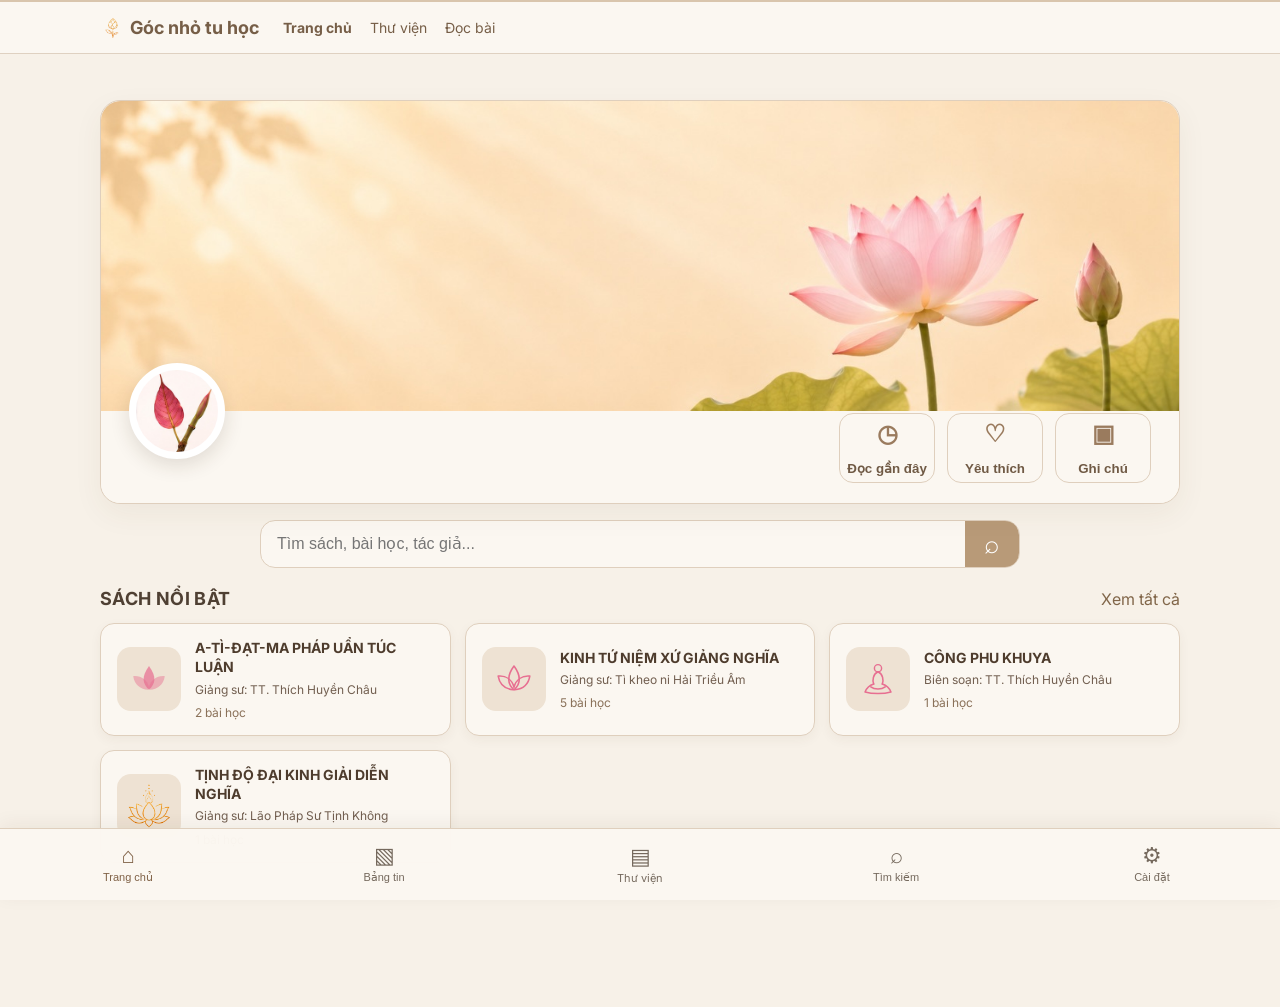
==== commit 38d5419a: "Add files via upload" ====
--- a/index.html
+++ b/index.html
@@ -1,17 +1,17 @@
-<!doctype html><html lang="vi"><head><meta charset="utf-8"><meta name="viewport" content="width=device-width,initial-scale=1"><meta http-equiv="Cache-Control" content="no-cache, no-store, must-revalidate"><title>Góc nhỏ tu học</title><link rel="stylesheet" href="style.css?v=24.2.15rev10"><link rel="manifest" href="manifest.webmanifest?v=24.2.15rev10"><meta name="theme-color" content="#c8b092"><meta name="apple-mobile-web-app-capable" content="yes"><meta name="apple-mobile-web-app-title" content="Góc nhỏ tu học"><link rel="apple-touch-icon" sizes="180x180" href="icon-180.png?v=24.2.15rev10"><link rel="icon" type="image/png" sizes="192x192" href="icon-192.png?v=24.2.15rev10"></head><body class="theme-paper v24-app">
-<header class="site-header v24-top"><nav class="nav"><a class="brand v24-brand" href="index.html?v=24.2.15rev10"><img src="app-icon-hinh-so-1.png" alt=""> <span>Góc nhỏ tu học</span></a><div class="nav-links"><a class="active" href="index.html?v=24.2.15rev10">Trang chủ</a><a href="library.html?v=24.2.15rev10">Thư viện</a><a href="reader.html?v=24.2.15rev10">Đọc bài</a></div></nav></header>
+<!doctype html><html lang="vi"><head><meta charset="utf-8"><meta name="viewport" content="width=device-width,initial-scale=1"><meta http-equiv="Cache-Control" content="no-cache, no-store, must-revalidate"><title>Góc nhỏ tu học</title><link rel="stylesheet" href="style.css?v=24.2.15rev11"><link rel="manifest" href="manifest.webmanifest?v=24.2.15rev11"><meta name="theme-color" content="#c8b092"><meta name="apple-mobile-web-app-capable" content="yes"><meta name="apple-mobile-web-app-title" content="Góc nhỏ tu học"><link rel="apple-touch-icon" sizes="180x180" href="icon-180.png?v=24.2.15rev11"><link rel="icon" type="image/png" sizes="192x192" href="icon-192.png?v=24.2.15rev11"></head><body class="theme-paper v24-app">
+<header class="site-header v24-top"><nav class="nav"><a class="brand v24-brand" href="index.html?v=24.2.15rev11"><img src="app-icon-hinh-so-1.png" alt=""> <span>Góc nhỏ tu học</span></a><div class="nav-links"><a class="active" href="index.html?v=24.2.15rev11">Trang chủ</a><a href="library.html?v=24.2.15rev11">Thư viện</a><a href="reader.html?v=24.2.15rev11">Đọc bài</a></div></nav></header>
 <main class="container v24-home">
-<section class="v24-profile-card"><div id="homeCover" class="v24-cover"></div><div class="v24-profile-row"><div class="v24-avatar"><img src="icon-192.png?v=24.2.15rev10" alt="Góc nhỏ tu học"></div><div class="v24-quick"><button data-v24-view="recent"><span>◷</span>Đọc gần đây</button><button data-v24-view="favorites"><span>♡</span>Yêu thích</button><button data-v24-view="notes"><span>▣</span>Ghi chú</button></div></div></section>
+<section class="v24-profile-card"><div id="homeCover" class="v24-cover"></div><div class="v24-profile-row"><div class="v24-avatar"><img src="icon-192.png?v=24.2.15rev11" alt="Góc nhỏ tu học"></div><div class="v24-quick"><button data-v24-view="recent"><span>◷</span>Đọc gần đây</button><button data-v24-view="favorites"><span>♡</span>Yêu thích</button><button data-v24-view="notes"><span>▣</span>Ghi chú</button></div></div></section>
 <section class="v24-search"><input id="v24Search" type="search" placeholder="Tìm sách, bài học, tác giả..."><button id="v24SearchBtn" aria-label="Tìm kiếm">⌕</button></section>
-<section id="v24ViewHome" class="v24-view active"><div class="v24-section-head"><h2>Sách nổi bật</h2><a href="library.html?v=24.2.15rev10">Xem tất cả</a></div><div id="featuredBooks" class="v24-book-grid"></div><div id="bookEmpty" class="empty-state" hidden>Không tìm thấy đầu sách phù hợp.</div></section>
+<section id="v24ViewHome" class="v24-view active"><div class="v24-section-head"><h2>Sách nổi bật</h2><a href="library.html?v=24.2.15rev11">Xem tất cả</a></div><div id="featuredBooks" class="v24-book-grid"></div><div id="bookEmpty" class="empty-state" hidden>Không tìm thấy đầu sách phù hợp.</div></section>
 <section id="v24ViewFeed" class="v24-view"><div class="v24-section-head"><h2>Bảng tin</h2></div><div id="v24FeedList" class="v24-feed"></div></section><section id="v24ViewRecent" class="v24-view"><div class="v24-section-head"><h2>Đọc gần đây</h2></div><div id="v24RecentList" class="v24-list"></div></section>
 <section id="v24ViewFavorites" class="v24-view"><div class="v24-section-head"><h2>Yêu thích</h2></div><div id="v24FavoriteList" class="v24-list"></div></section>
 <section id="v24ViewNotes" class="v24-view"><div class="v24-section-head"><h2>Ghi chú</h2></div><div id="v24NotesList" class="v24-list"></div></section>
 <section id="v24ViewSearch" class="v24-view"><div class="v24-section-head"><h2>Kết quả tìm kiếm</h2></div><div id="v24SearchResults" class="v24-list"></div></section>
 <section id="v24ViewSettings" class="v24-view"><div class="v24-section-head"><h2>Cài đặt</h2></div><div class="v24-settings-card"><h3>Font khi đọc</h3><div class="v24-choice-row"><button data-v24-font="palatino">Palatino</button><button data-v24-font="merriweather">Merriweather</button><button data-v24-font="be">Be Vietnam Pro</button></div><h3>Cỡ chữ</h3><div class="v24-choice-row"><button id="v24Smaller">A−</button><span id="v24SizeLabel">20px</span><button id="v24Larger">A+</button></div><h3>Màu trang đọc</h3><div class="v24-choice-row"><button data-v24-reader-theme="paper">Giấy</button><button data-v24-reader-theme="white">Trắng</button><button data-v24-reader-theme="sepia">Sepia</button><button data-v24-reader-theme="dark">Tối</button></div><div class="v24-settings-actions"><button id="v24SettingsCancel" type="button">Hủy</button><button id="v24SettingsOk" type="button" class="primary">OK</button></div></div></section>
 </main>
-<nav class="v24-bottom-nav" aria-label="Điều hướng ứng dụng"><button data-v24-view="home" class="active"><span>⌂</span>Trang chủ</button><button data-v24-view="feed"><span>▧</span>Bảng tin</button><a href="library.html?v=24.2.15rev10"><span>▤</span>Thư viện</a><button data-v24-view="search"><span>⌕</span>Tìm kiếm</button><button data-v24-view="notes"><span>▣</span>Ghi chú</button><button data-v24-view="settings"><span>⚙</span>Cài đặt</button></nav>
-<script src="book-icons.js?v=24.2.15rev10"></script><script src="catalog.js?v=24.2.15rev10"></script><script src="data.js?v=24.2.15rev10"></script><script src="app.js?v=24.2.15rev10"></script><script src="pwa.js?v=24.2.15rev10"></script><style>
+<nav class="v24-bottom-nav" aria-label="Điều hướng ứng dụng"><button data-v24-view="home" class="active"><span>⌂</span>Trang chủ</button><button data-v24-view="feed"><span>▧</span>Bảng tin</button><a href="library.html?v=24.2.15rev11"><span>▤</span>Thư viện</a><button data-v24-view="search"><span>⌕</span>Tìm kiếm</button><button data-v24-view="settings"><span>⚙</span>Cài đặt</button></nav>
+<script src="book-icons.js?v=24.2.15rev11"></script><script src="catalog.js?v=24.2.15rev11"></script><script src="data.js?v=24.2.15rev11"></script><script src="app.js?v=24.2.15rev11"></script><script src="pwa.js?v=24.2.15rev11"></script><style>
 .v24-feed{max-width:760px;margin:0 auto 90px}.v24-feed-card{background:#fffaf2;border:1px solid #e2d4c2;border-radius:18px;padding:18px;margin:12px 0;box-shadow:0 4px 16px rgba(92,65,42,.06)}.v24-feed-author{display:flex;gap:10px;align-items:center}.v24-feed-author img{width:42px;height:42px;border-radius:50%;object-fit:cover}.v24-feed-author small{display:block;color:#8c7a68;margin-top:2px}.v24-feed-card h3{color:#6e4d36;margin:14px 0 8px}.v24-feed-card p{line-height:1.65;color:#5d5148}.v24-feed-actions{display:flex;gap:8px;border-top:1px solid #eadfce;padding-top:12px;margin-top:14px}.v24-feed-actions button,.v24-feed-actions a{border:0;background:#f5ecdf;border-radius:10px;padding:8px 12px;color:#6e4d36;text-decoration:none;font:inherit}.v24-feed-media{width:100%;max-height:520px;object-fit:cover;border-radius:14px;margin-top:12px}.v24-feed-video{position:relative;padding-top:56.25%;margin-top:12px}.v24-feed-video iframe{position:absolute;inset:0;width:100%;height:100%;border:0;border-radius:14px}.v24-feed-empty{text-align:center;color:#8c7a68;padding:34px 12px}.v24-bottom-nav{overflow-x:auto}.v24-bottom-nav>*{min-width:74px}
 </style><script>
 (function(){
@@ -26,7 +26,7 @@
    const posts=(Array.isArray(data.feedPosts)?data.feedPosts:[]).filter(p=>p.visibility!=='private').sort((a,b)=>(b.createdAt||'').localeCompare(a.createdAt||''));
    const lessons={};(data.books||[]).forEach(b=>(b.chapters||[]).forEach(c=>(c.lessons||[]).forEach(l=>lessons[l.id]=l)));
    if(!posts.length){feedList.innerHTML='<div class="v24-feed-empty">Chưa có bản tin nào. Các đầu sách vẫn ở Trang chủ như bình thường.</div>';return;}
-   feedList.innerHTML=posts.map(p=>{const y=ytId(p.youtube), l=lessons[p.lessonId];const media=p.image?`<img class="v24-feed-media" src="${esc(p.image)}" alt="">`:'';const video=y?`<div class="v24-feed-video"><iframe src="https://www.youtube.com/embed/${esc(y)}" title="YouTube" allowfullscreen loading="lazy"></iframe></div>`:'';const read=l?`<a href="reader.html?id=${encodeURIComponent(l.id)}&v=24.2.15rev10">📖 Đọc ngay</a>`:'';return `<article class="v24-feed-card"><div class="v24-feed-author"><img src="icon-192.png?v=24.2.15rev10" alt=""><div><strong>Góc nhỏ tu học</strong><small>${esc((p.createdAt||'').slice(0,10))}</small></div></div>${p.title?`<h3>${esc(p.title)}</h3>`:''}${p.content?`<p>${esc(p.content).replace(/\n/g,'<br>')}</p>`:''}${media}${video}<div class="v24-feed-actions">${read}<button type="button">♡ Yêu thích</button><button type="button">↗ Chia sẻ</button></div></article>`}).join('');
+   feedList.innerHTML=posts.map(p=>{const y=ytId(p.youtube), l=lessons[p.lessonId];const media=p.image?`<img class="v24-feed-media" src="${esc(p.image)}" alt="">`:'';const video=y?`<div class="v24-feed-video"><iframe src="https://www.youtube.com/embed/${esc(y)}" title="YouTube" allowfullscreen loading="lazy"></iframe></div>`:'';const read=l?`<a href="reader.html?id=${encodeURIComponent(l.id)}&v=24.2.15rev11">📖 Đọc ngay</a>`:'';return `<article class="v24-feed-card"><div class="v24-feed-author"><img src="icon-192.png?v=24.2.15rev11" alt=""><div><strong>Góc nhỏ tu học</strong><small>${esc((p.createdAt||'').slice(0,10))}</small></div></div>${p.title?`<h3>${esc(p.title)}</h3>`:''}${p.content?`<p>${esc(p.content).replace(/\n/g,'<br>')}</p>`:''}${media}${video}<div class="v24-feed-actions">${read}<button type="button">♡ Yêu thích</button><button type="button">↗ Chia sẻ</button></div></article>`}).join('');
  }
  renderFeed();
 
